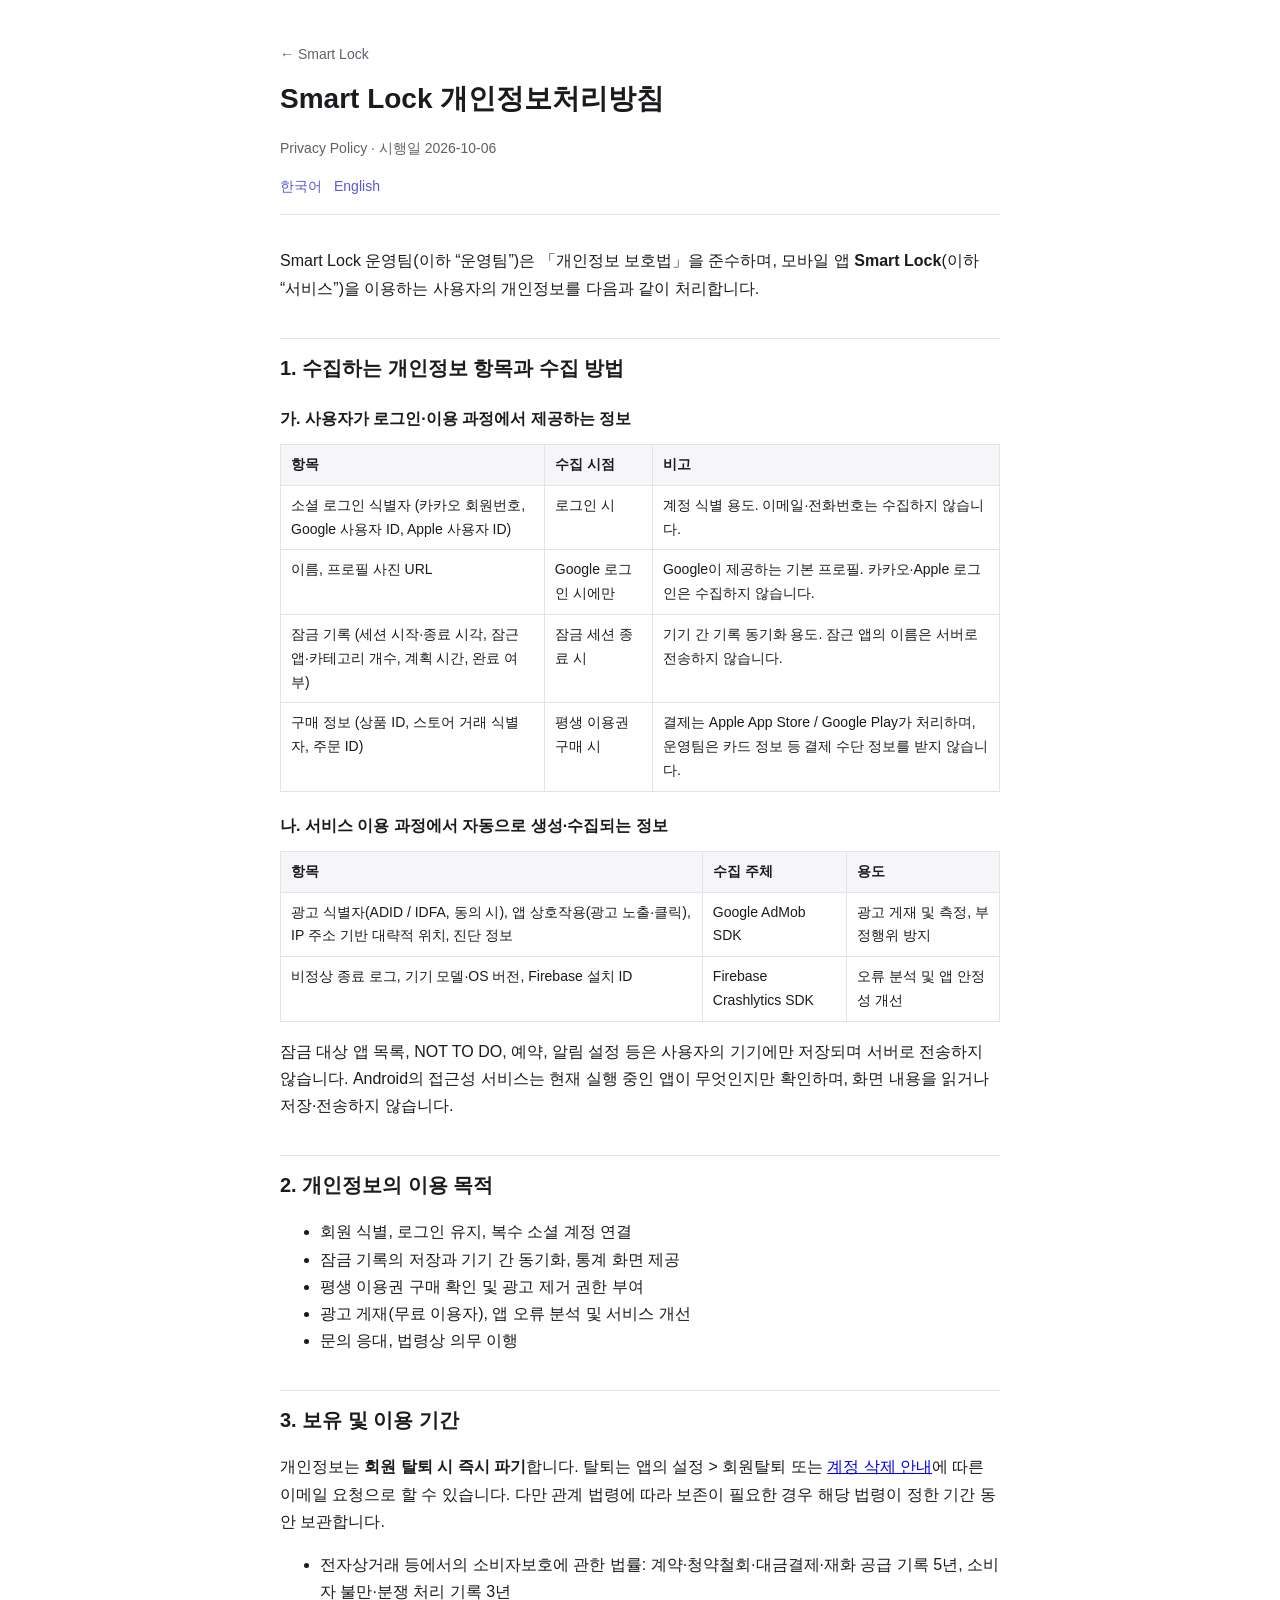
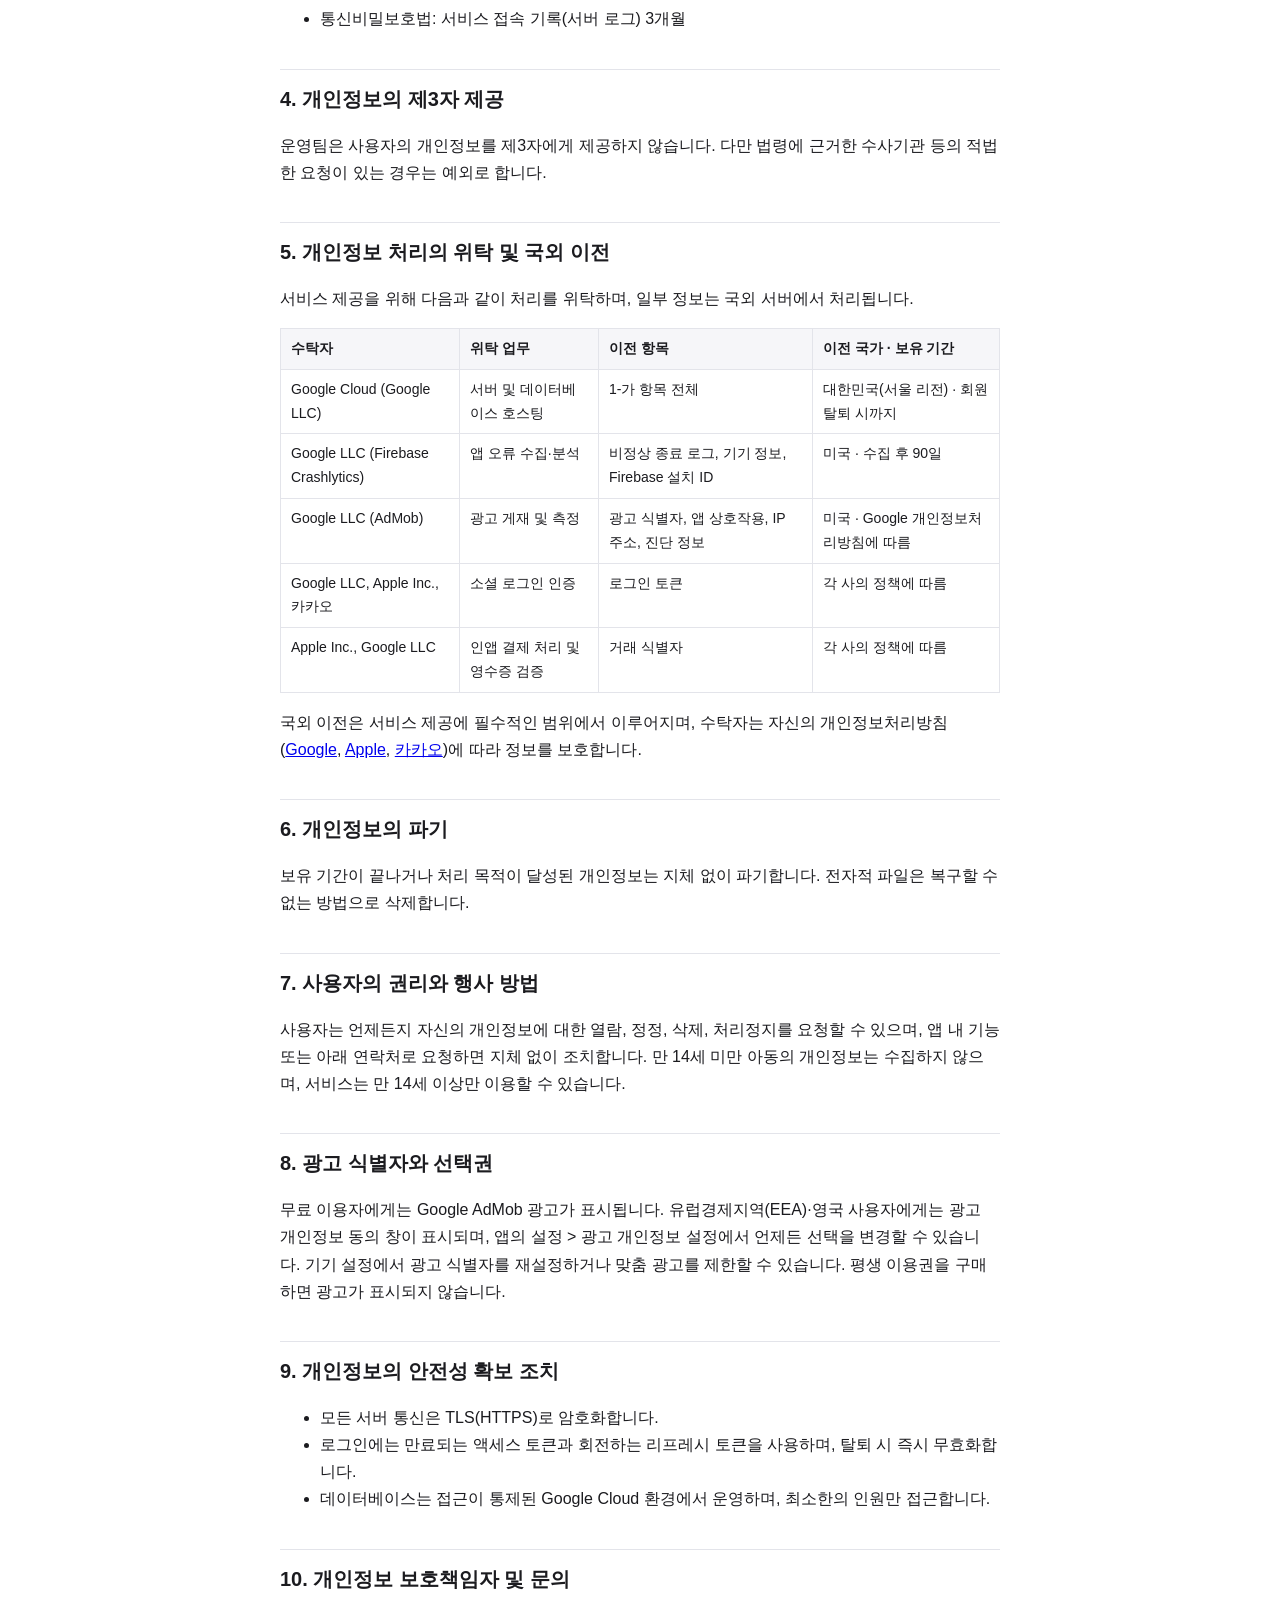
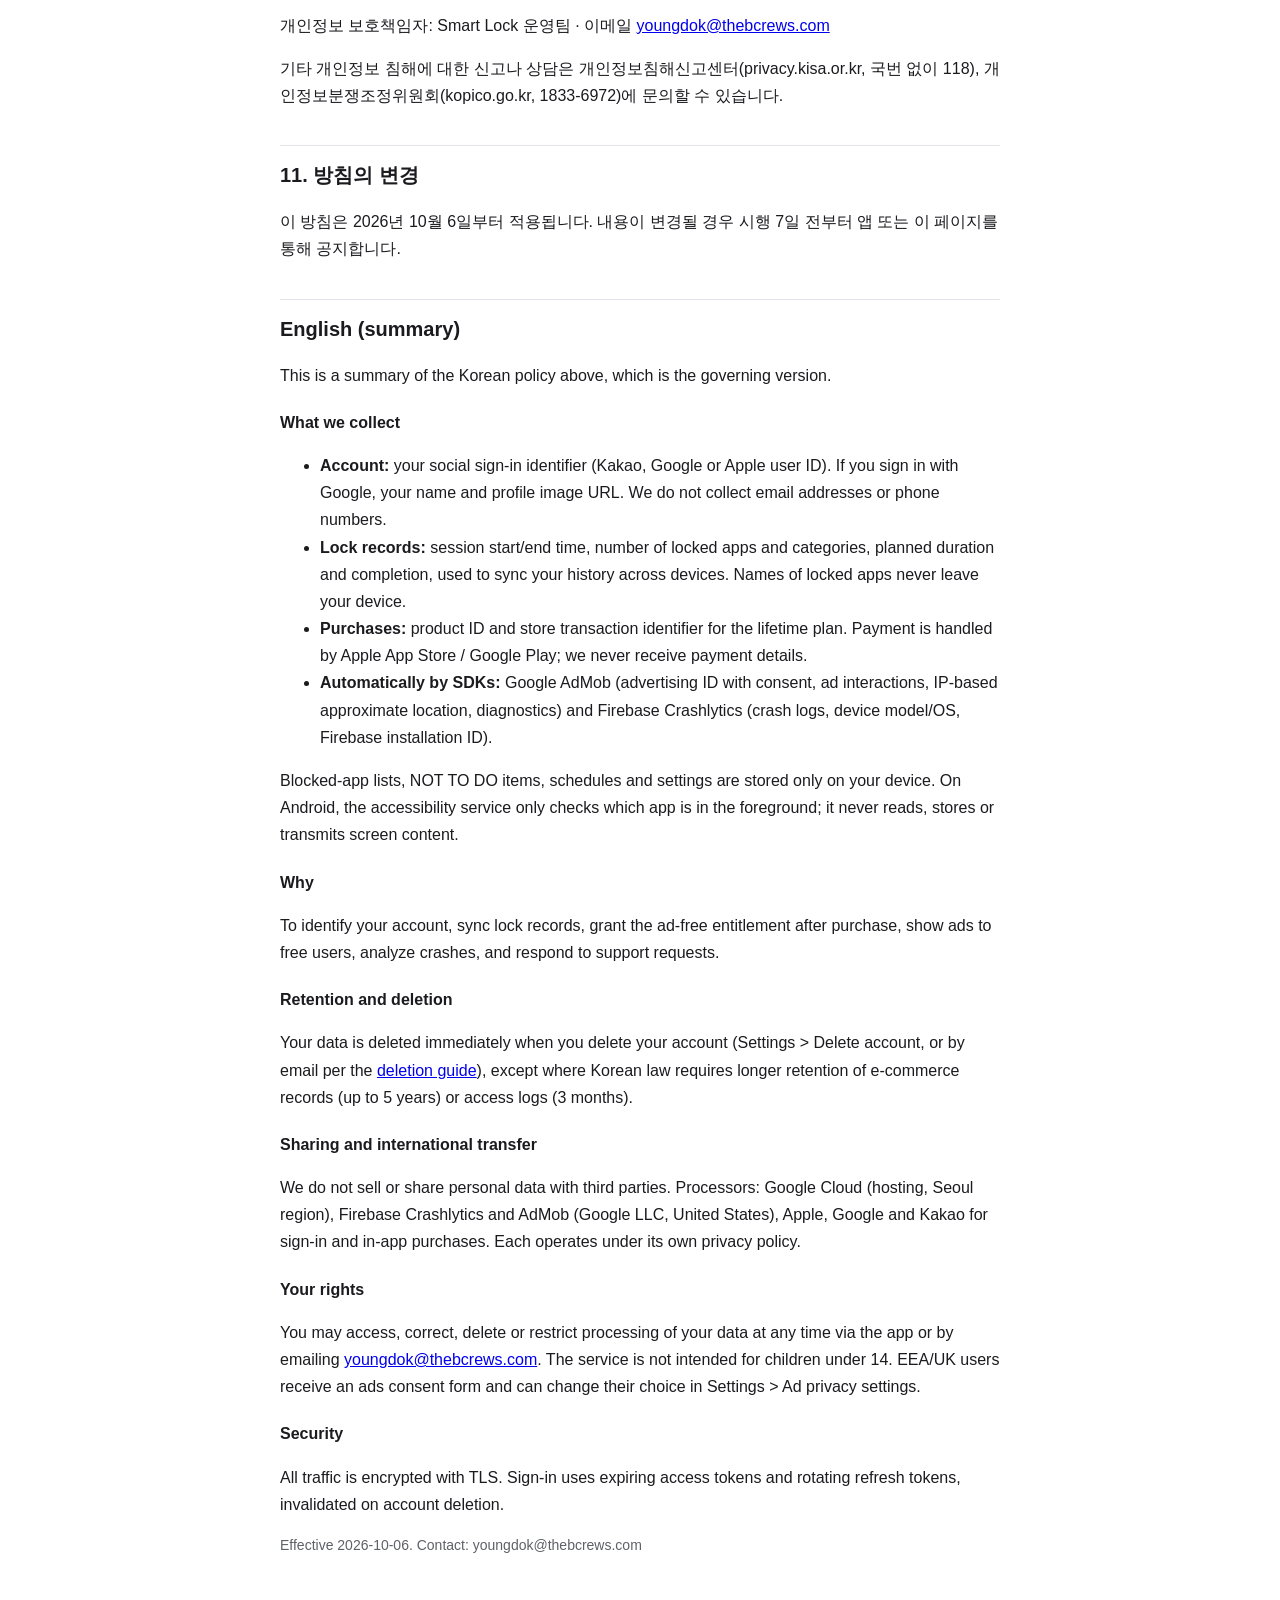
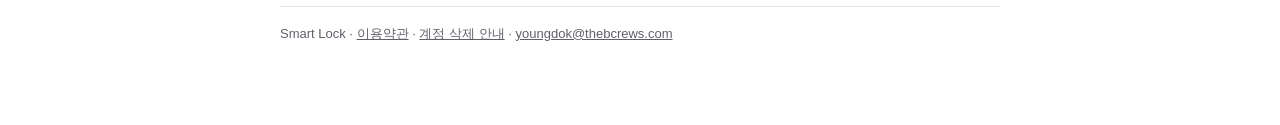
==== privacy.html @ d3bb331b "Smart Lock legal pages: privacy policy, terms, account deletion Co-Authored-By: Claude Fable 5.1 <no" ====
<!doctype html>
<html lang="ko">
<head>
<meta charset="utf-8">
<meta name="viewport" content="width=device-width,initial-scale=1">
<title>Smart Lock – 개인정보처리방침</title>
<link rel="stylesheet" href="style.css">
</head>
<body>
<main>
<header>
<a href="./">← Smart Lock</a>
<h1>Smart Lock 개인정보처리방침</h1>
<p class="meta">Privacy Policy · 시행일 2026-10-06</p>
<div class="lang"><a href="#ko">한국어</a><a href="#en">English</a></div>
</header>

<section id="ko">
<p>Smart Lock 운영팀(이하 “운영팀”)은 「개인정보 보호법」을 준수하며, 모바일 앱 <strong>Smart Lock</strong>(이하 “서비스”)을 이용하는 사용자의 개인정보를 다음과 같이 처리합니다.</p>

<h2>1. 수집하는 개인정보 항목과 수집 방법</h2>
<h3>가. 사용자가 로그인·이용 과정에서 제공하는 정보</h3>
<table>
<tr><th>항목</th><th>수집 시점</th><th>비고</th></tr>
<tr><td>소셜 로그인 식별자 (카카오 회원번호, Google 사용자 ID, Apple 사용자 ID)</td><td>로그인 시</td><td>계정 식별 용도. 이메일·전화번호는 수집하지 않습니다.</td></tr>
<tr><td>이름, 프로필 사진 URL</td><td>Google 로그인 시에만</td><td>Google이 제공하는 기본 프로필. 카카오·Apple 로그인은 수집하지 않습니다.</td></tr>
<tr><td>잠금 기록 (세션 시작·종료 시각, 잠근 앱·카테고리 개수, 계획 시간, 완료 여부)</td><td>잠금 세션 종료 시</td><td>기기 간 기록 동기화 용도. 잠근 앱의 이름은 서버로 전송하지 않습니다.</td></tr>
<tr><td>구매 정보 (상품 ID, 스토어 거래 식별자, 주문 ID)</td><td>평생 이용권 구매 시</td><td>결제는 Apple App Store / Google Play가 처리하며, 운영팀은 카드 정보 등 결제 수단 정보를 받지 않습니다.</td></tr>
</table>
<h3>나. 서비스 이용 과정에서 자동으로 생성·수집되는 정보</h3>
<table>
<tr><th>항목</th><th>수집 주체</th><th>용도</th></tr>
<tr><td>광고 식별자(ADID / IDFA, 동의 시), 앱 상호작용(광고 노출·클릭), IP 주소 기반 대략적 위치, 진단 정보</td><td>Google AdMob SDK</td><td>광고 게재 및 측정, 부정행위 방지</td></tr>
<tr><td>비정상 종료 로그, 기기 모델·OS 버전, Firebase 설치 ID</td><td>Firebase Crashlytics SDK</td><td>오류 분석 및 앱 안정성 개선</td></tr>
</table>
<p>잠금 대상 앱 목록, NOT TO DO, 예약, 알림 설정 등은 사용자의 기기에만 저장되며 서버로 전송하지 않습니다. Android의 접근성 서비스는 현재 실행 중인 앱이 무엇인지만 확인하며, 화면 내용을 읽거나 저장·전송하지 않습니다.</p>

<h2>2. 개인정보의 이용 목적</h2>
<ul>
<li>회원 식별, 로그인 유지, 복수 소셜 계정 연결</li>
<li>잠금 기록의 저장과 기기 간 동기화, 통계 화면 제공</li>
<li>평생 이용권 구매 확인 및 광고 제거 권한 부여</li>
<li>광고 게재(무료 이용자), 앱 오류 분석 및 서비스 개선</li>
<li>문의 응대, 법령상 의무 이행</li>
</ul>

<h2>3. 보유 및 이용 기간</h2>
<p>개인정보는 <strong>회원 탈퇴 시 즉시 파기</strong>합니다. 탈퇴는 앱의 설정 &gt; 회원탈퇴 또는 <a href="account-deletion.html">계정 삭제 안내</a>에 따른 이메일 요청으로 할 수 있습니다. 다만 관계 법령에 따라 보존이 필요한 경우 해당 법령이 정한 기간 동안 보관합니다.</p>
<ul>
<li>전자상거래 등에서의 소비자보호에 관한 법률: 계약·청약철회·대금결제·재화 공급 기록 5년, 소비자 불만·분쟁 처리 기록 3년</li>
<li>통신비밀보호법: 서비스 접속 기록(서버 로그) 3개월</li>
</ul>

<h2>4. 개인정보의 제3자 제공</h2>
<p>운영팀은 사용자의 개인정보를 제3자에게 제공하지 않습니다. 다만 법령에 근거한 수사기관 등의 적법한 요청이 있는 경우는 예외로 합니다.</p>

<h2>5. 개인정보 처리의 위탁 및 국외 이전</h2>
<p>서비스 제공을 위해 다음과 같이 처리를 위탁하며, 일부 정보는 국외 서버에서 처리됩니다.</p>
<table>
<tr><th>수탁자</th><th>위탁 업무</th><th>이전 항목</th><th>이전 국가 · 보유 기간</th></tr>
<tr><td>Google Cloud (Google LLC)</td><td>서버 및 데이터베이스 호스팅</td><td>1-가 항목 전체</td><td>대한민국(서울 리전) · 회원 탈퇴 시까지</td></tr>
<tr><td>Google LLC (Firebase Crashlytics)</td><td>앱 오류 수집·분석</td><td>비정상 종료 로그, 기기 정보, Firebase 설치 ID</td><td>미국 · 수집 후 90일</td></tr>
<tr><td>Google LLC (AdMob)</td><td>광고 게재 및 측정</td><td>광고 식별자, 앱 상호작용, IP 주소, 진단 정보</td><td>미국 · Google 개인정보처리방침에 따름</td></tr>
<tr><td>Google LLC, Apple Inc., 카카오</td><td>소셜 로그인 인증</td><td>로그인 토큰</td><td>각 사의 정책에 따름</td></tr>
<tr><td>Apple Inc., Google LLC</td><td>인앱 결제 처리 및 영수증 검증</td><td>거래 식별자</td><td>각 사의 정책에 따름</td></tr>
</table>
<p>국외 이전은 서비스 제공에 필수적인 범위에서 이루어지며, 수탁자는 자신의 개인정보처리방침(<a href="https://policies.google.com/privacy">Google</a>, <a href="https://www.apple.com/legal/privacy/">Apple</a>, <a href="https://www.kakao.com/policy/privacy">카카오</a>)에 따라 정보를 보호합니다.</p>

<h2>6. 개인정보의 파기</h2>
<p>보유 기간이 끝나거나 처리 목적이 달성된 개인정보는 지체 없이 파기합니다. 전자적 파일은 복구할 수 없는 방법으로 삭제합니다.</p>

<h2>7. 사용자의 권리와 행사 방법</h2>
<p>사용자는 언제든지 자신의 개인정보에 대한 열람, 정정, 삭제, 처리정지를 요청할 수 있으며, 앱 내 기능 또는 아래 연락처로 요청하면 지체 없이 조치합니다. 만 14세 미만 아동의 개인정보는 수집하지 않으며, 서비스는 만 14세 이상만 이용할 수 있습니다.</p>

<h2>8. 광고 식별자와 선택권</h2>
<p>무료 이용자에게는 Google AdMob 광고가 표시됩니다. 유럽경제지역(EEA)·영국 사용자에게는 광고 개인정보 동의 창이 표시되며, 앱의 설정 &gt; 광고 개인정보 설정에서 언제든 선택을 변경할 수 있습니다. 기기 설정에서 광고 식별자를 재설정하거나 맞춤 광고를 제한할 수 있습니다. 평생 이용권을 구매하면 광고가 표시되지 않습니다.</p>

<h2>9. 개인정보의 안전성 확보 조치</h2>
<ul>
<li>모든 서버 통신은 TLS(HTTPS)로 암호화합니다.</li>
<li>로그인에는 만료되는 액세스 토큰과 회전하는 리프레시 토큰을 사용하며, 탈퇴 시 즉시 무효화합니다.</li>
<li>데이터베이스는 접근이 통제된 Google Cloud 환경에서 운영하며, 최소한의 인원만 접근합니다.</li>
</ul>

<h2>10. 개인정보 보호책임자 및 문의</h2>
<p>개인정보 보호책임자: Smart Lock 운영팀 · 이메일 <a href="mailto:youngdok@thebcrews.com">youngdok@thebcrews.com</a></p>
<p>기타 개인정보 침해에 대한 신고나 상담은 개인정보침해신고센터(privacy.kisa.or.kr, 국번 없이 118), 개인정보분쟁조정위원회(kopico.go.kr, 1833-6972)에 문의할 수 있습니다.</p>

<h2>11. 방침의 변경</h2>
<p>이 방침은 2026년 10월 6일부터 적용됩니다. 내용이 변경될 경우 시행 7일 전부터 앱 또는 이 페이지를 통해 공지합니다.</p>
</section>

<section id="en">
<h2>English (summary)</h2>
<p>This is a summary of the Korean policy above, which is the governing version.</p>
<h3>What we collect</h3>
<ul>
<li><strong>Account:</strong> your social sign-in identifier (Kakao, Google or Apple user ID). If you sign in with Google, your name and profile image URL. We do not collect email addresses or phone numbers.</li>
<li><strong>Lock records:</strong> session start/end time, number of locked apps and categories, planned duration and completion, used to sync your history across devices. Names of locked apps never leave your device.</li>
<li><strong>Purchases:</strong> product ID and store transaction identifier for the lifetime plan. Payment is handled by Apple App Store / Google Play; we never receive payment details.</li>
<li><strong>Automatically by SDKs:</strong> Google AdMob (advertising ID with consent, ad interactions, IP-based approximate location, diagnostics) and Firebase Crashlytics (crash logs, device model/OS, Firebase installation ID).</li>
</ul>
<p>Blocked-app lists, NOT TO DO items, schedules and settings are stored only on your device. On Android, the accessibility service only checks which app is in the foreground; it never reads, stores or transmits screen content.</p>
<h3>Why</h3>
<p>To identify your account, sync lock records, grant the ad-free entitlement after purchase, show ads to free users, analyze crashes, and respond to support requests.</p>
<h3>Retention and deletion</h3>
<p>Your data is deleted immediately when you delete your account (Settings &gt; Delete account, or by email per the <a href="account-deletion.html">deletion guide</a>), except where Korean law requires longer retention of e-commerce records (up to 5 years) or access logs (3 months).</p>
<h3>Sharing and international transfer</h3>
<p>We do not sell or share personal data with third parties. Processors: Google Cloud (hosting, Seoul region), Firebase Crashlytics and AdMob (Google LLC, United States), Apple, Google and Kakao for sign-in and in-app purchases. Each operates under its own privacy policy.</p>
<h3>Your rights</h3>
<p>You may access, correct, delete or restrict processing of your data at any time via the app or by emailing <a href="mailto:youngdok@thebcrews.com">youngdok@thebcrews.com</a>. The service is not intended for children under 14. EEA/UK users receive an ads consent form and can change their choice in Settings &gt; Ad privacy settings.</p>
<h3>Security</h3>
<p>All traffic is encrypted with TLS. Sign-in uses expiring access tokens and rotating refresh tokens, invalidated on account deletion.</p>
<p class="meta">Effective 2026-10-06. Contact: youngdok@thebcrews.com</p>
</section>

<footer>Smart Lock · <a href="terms.html">이용약관</a> · <a href="account-deletion.html">계정 삭제 안내</a> · <a href="mailto:youngdok@thebcrews.com">youngdok@thebcrews.com</a></footer>
</main>
</body>
</html>
---- style.css ----
:root{--ink:#1b1b1f;--muted:#5f6168;--line:#e3e4ea;--bg:#fff;--accent:#5b57d6}
*{box-sizing:border-box}
body{margin:0;background:var(--bg);color:var(--ink);font:16px/1.7 -apple-system,BlinkMacSystemFont,"Apple SD Gothic Neo","Pretendard","Noto Sans KR",Roboto,sans-serif}
main{max-width:760px;margin:0 auto;padding:40px 20px 80px}
header{border-bottom:1px solid var(--line);margin-bottom:32px;padding-bottom:16px}
header a{color:var(--muted);text-decoration:none;font-size:14px}
header a:hover{color:var(--ink)}
h1{font-size:28px;margin:8px 0 4px}
h2{font-size:20px;margin:36px 0 10px;padding-top:12px;border-top:1px solid var(--line)}
h3{font-size:16px;margin:20px 0 6px}
.meta{color:var(--muted);font-size:14px}
table{border-collapse:collapse;width:100%;font-size:14px;margin:12px 0}
th,td{border:1px solid var(--line);padding:8px 10px;text-align:left;vertical-align:top}
th{background:#f6f6f9}
.box{background:#f6f6f9;border-radius:12px;padding:16px 20px;margin:16px 0}
.box ol{margin:8px 0 0 18px;padding:0}
.lang{display:flex;gap:12px;font-size:14px;margin-top:8px}
.lang a{color:var(--accent)}
footer{color:var(--muted);font-size:13px;margin-top:48px;border-top:1px solid var(--line);padding-top:16px}
footer a{color:var(--muted)}
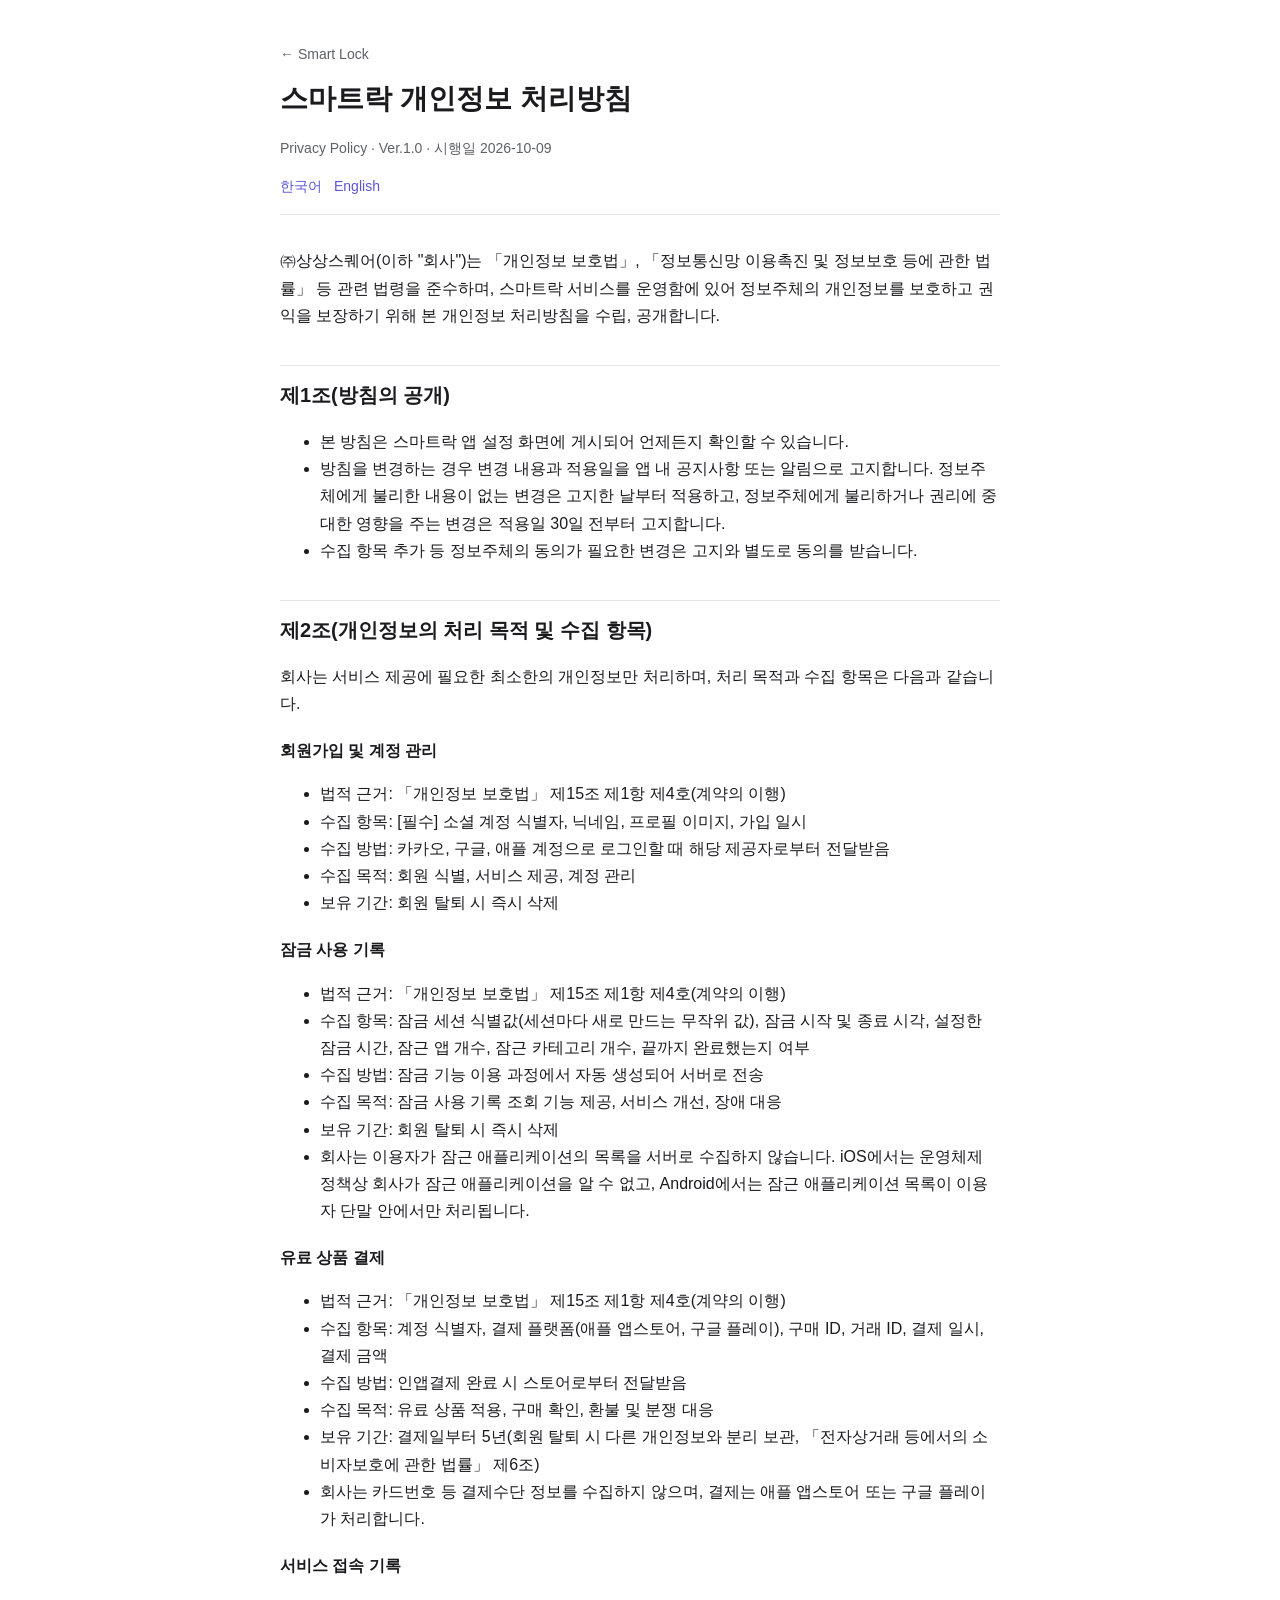
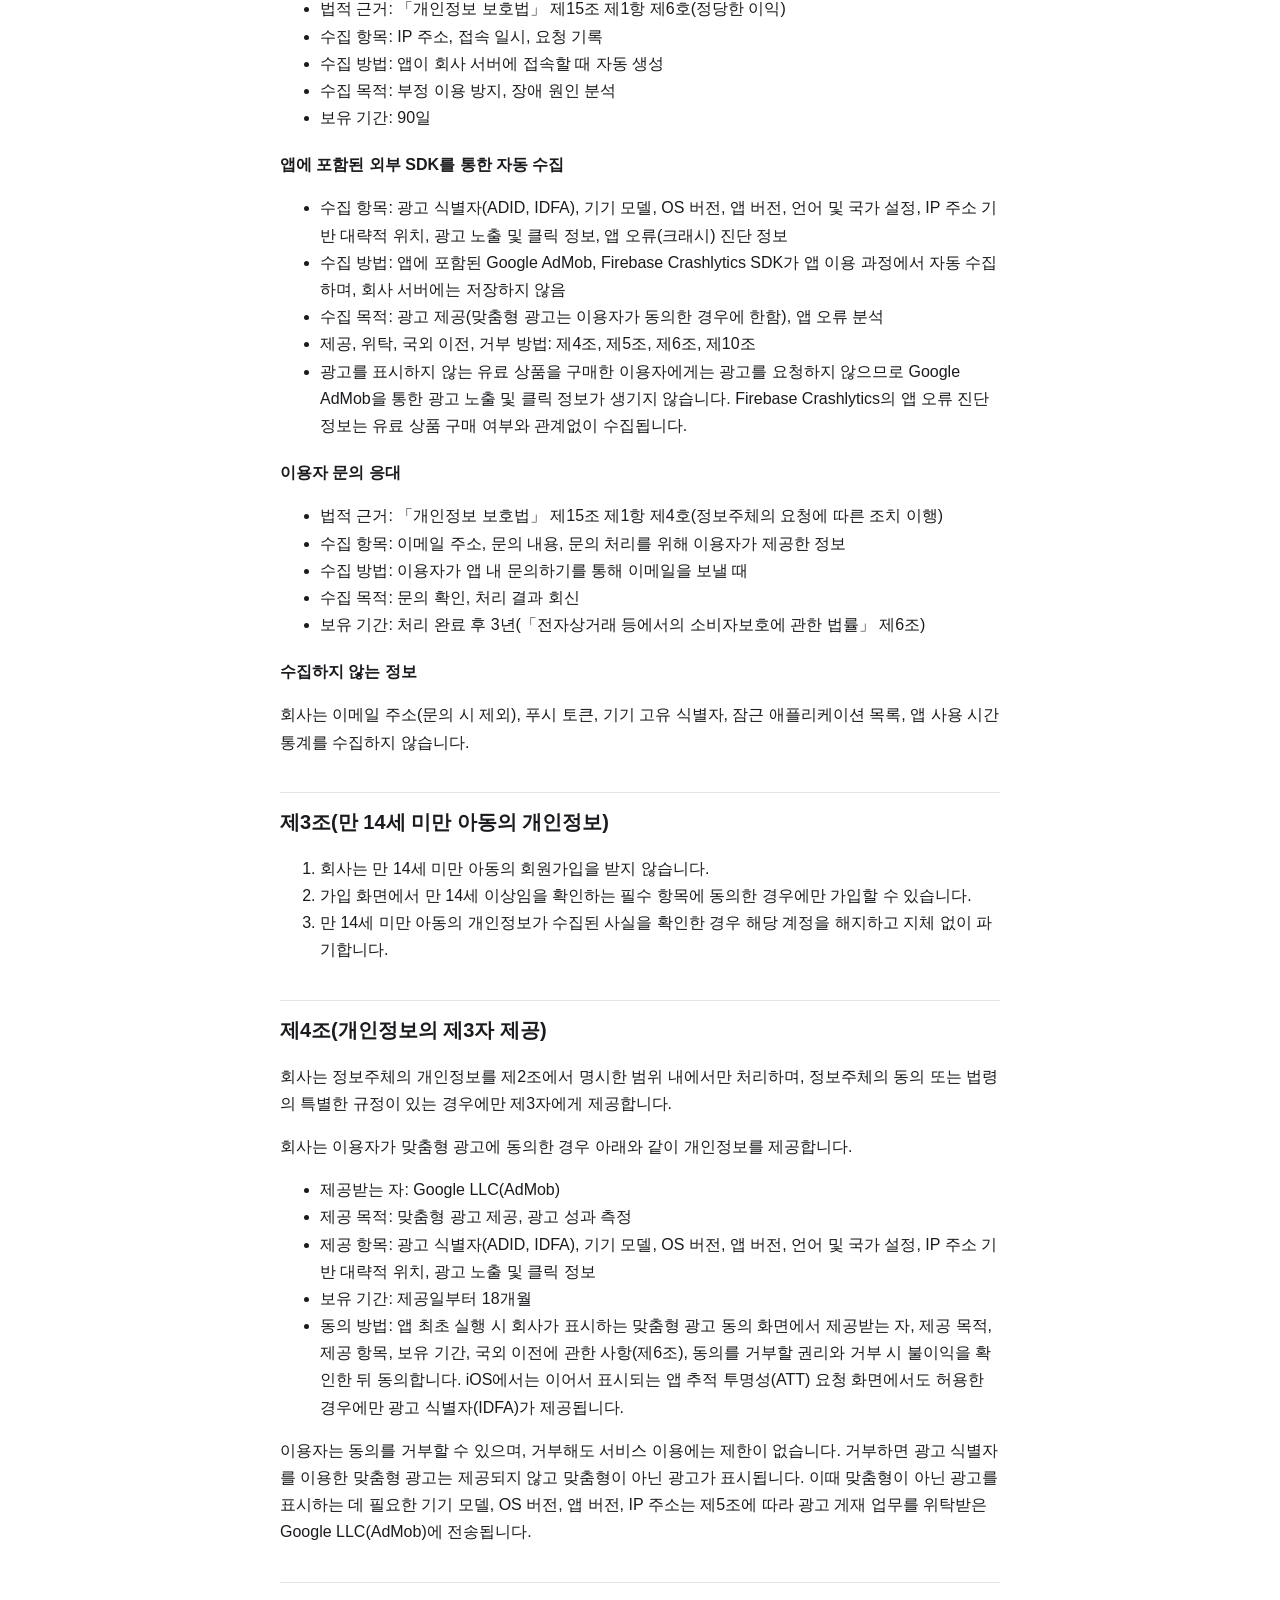
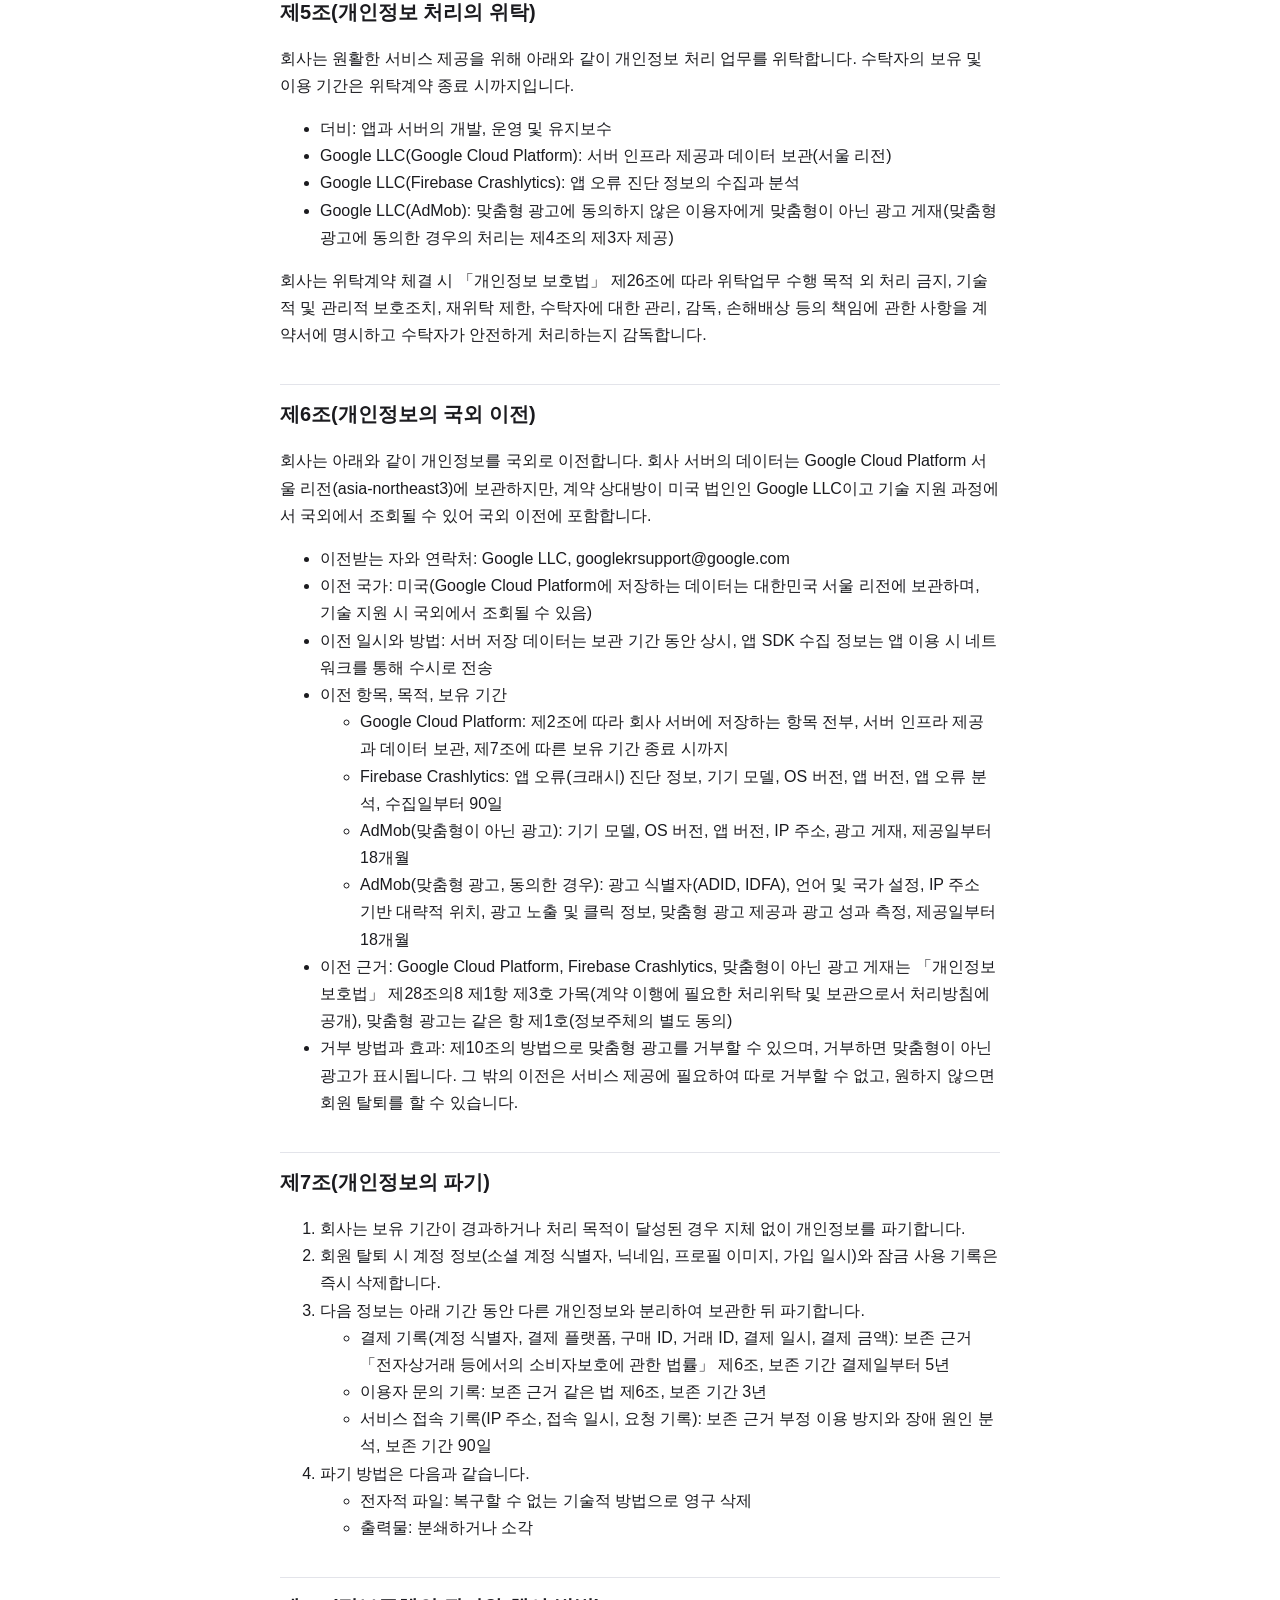
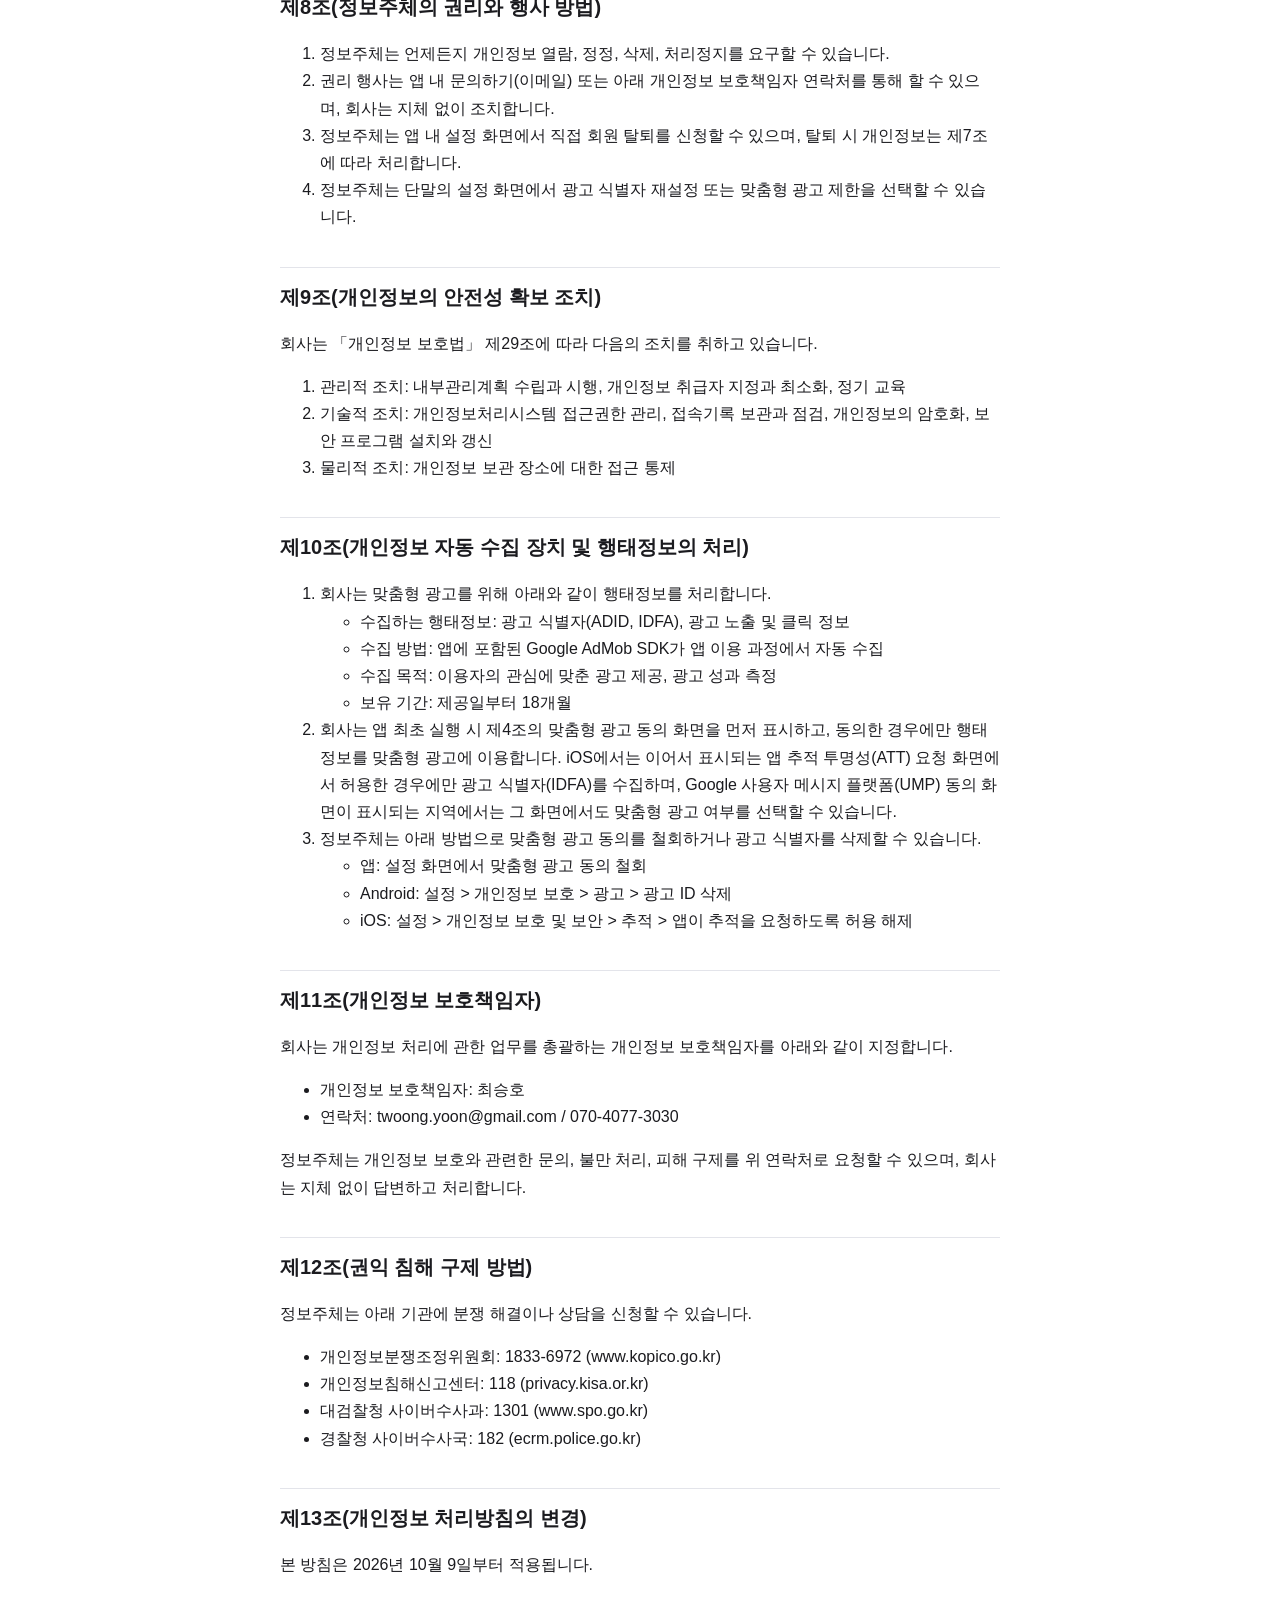
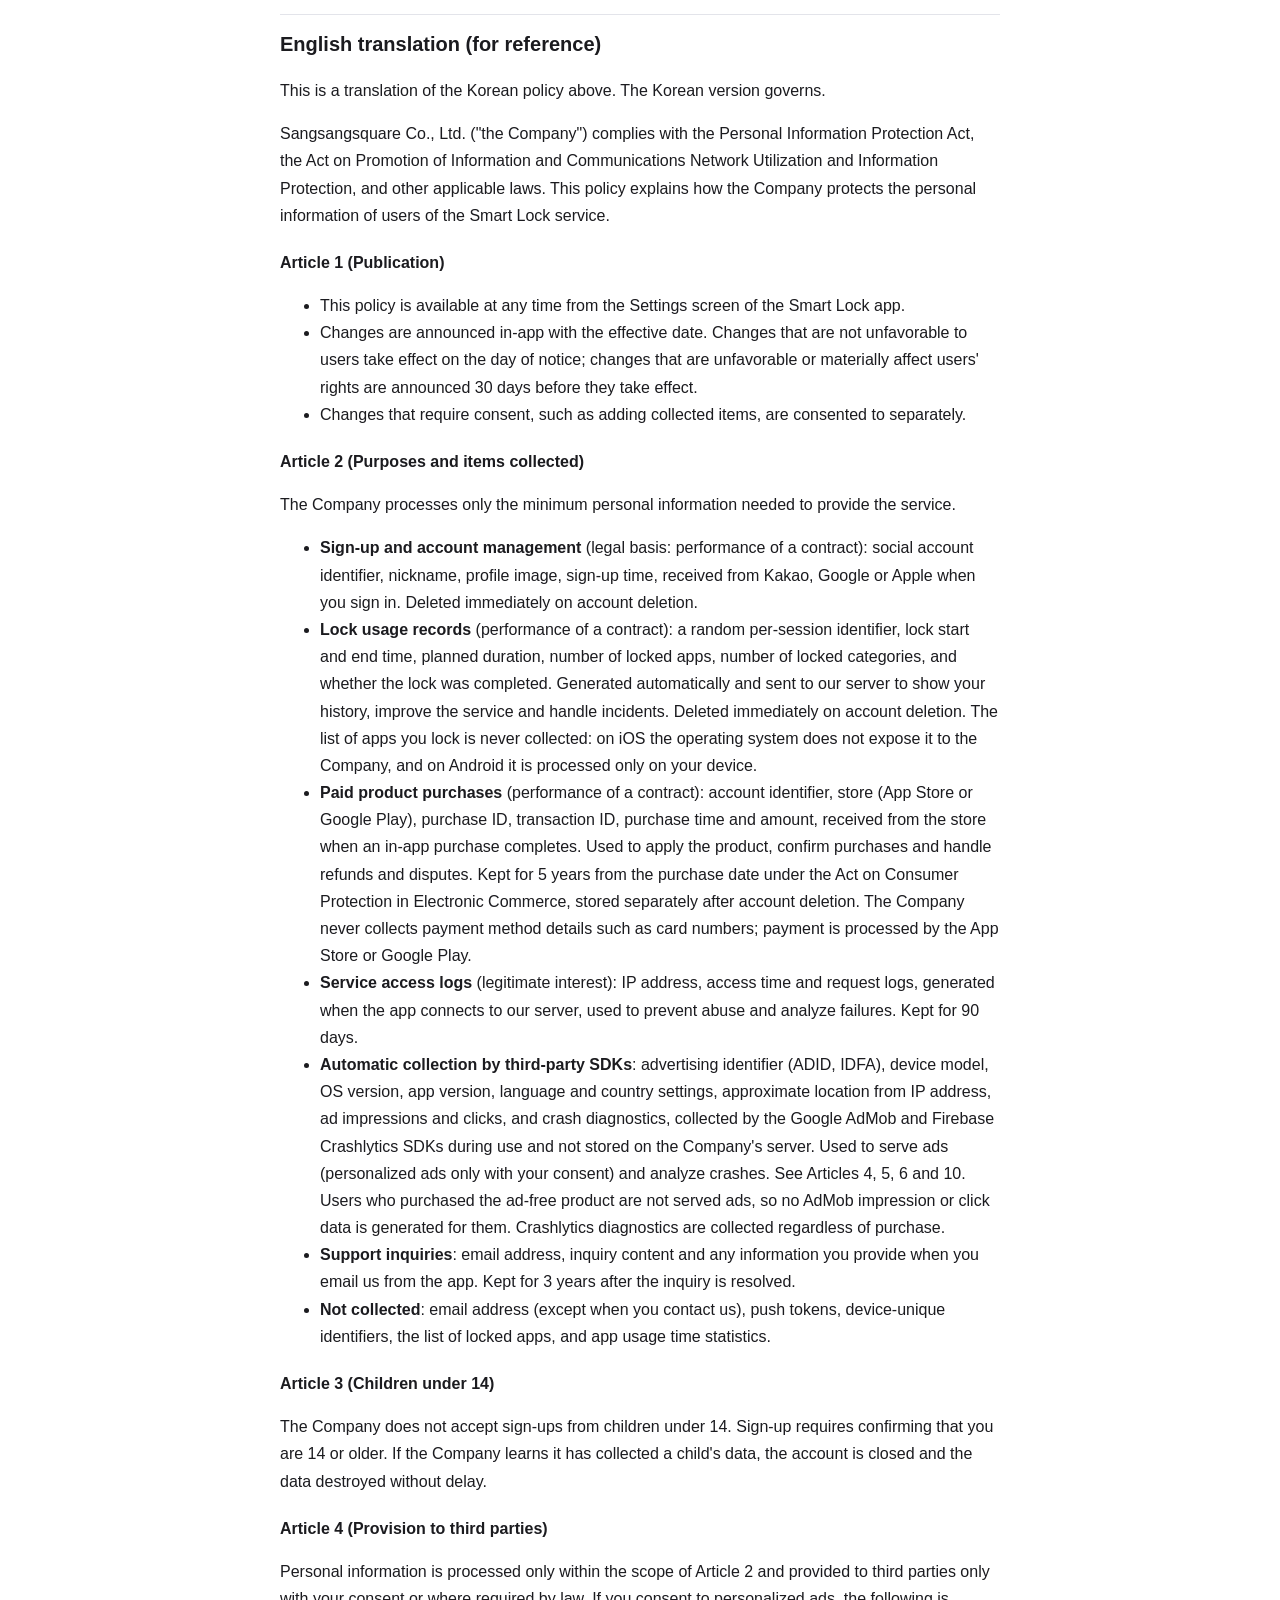
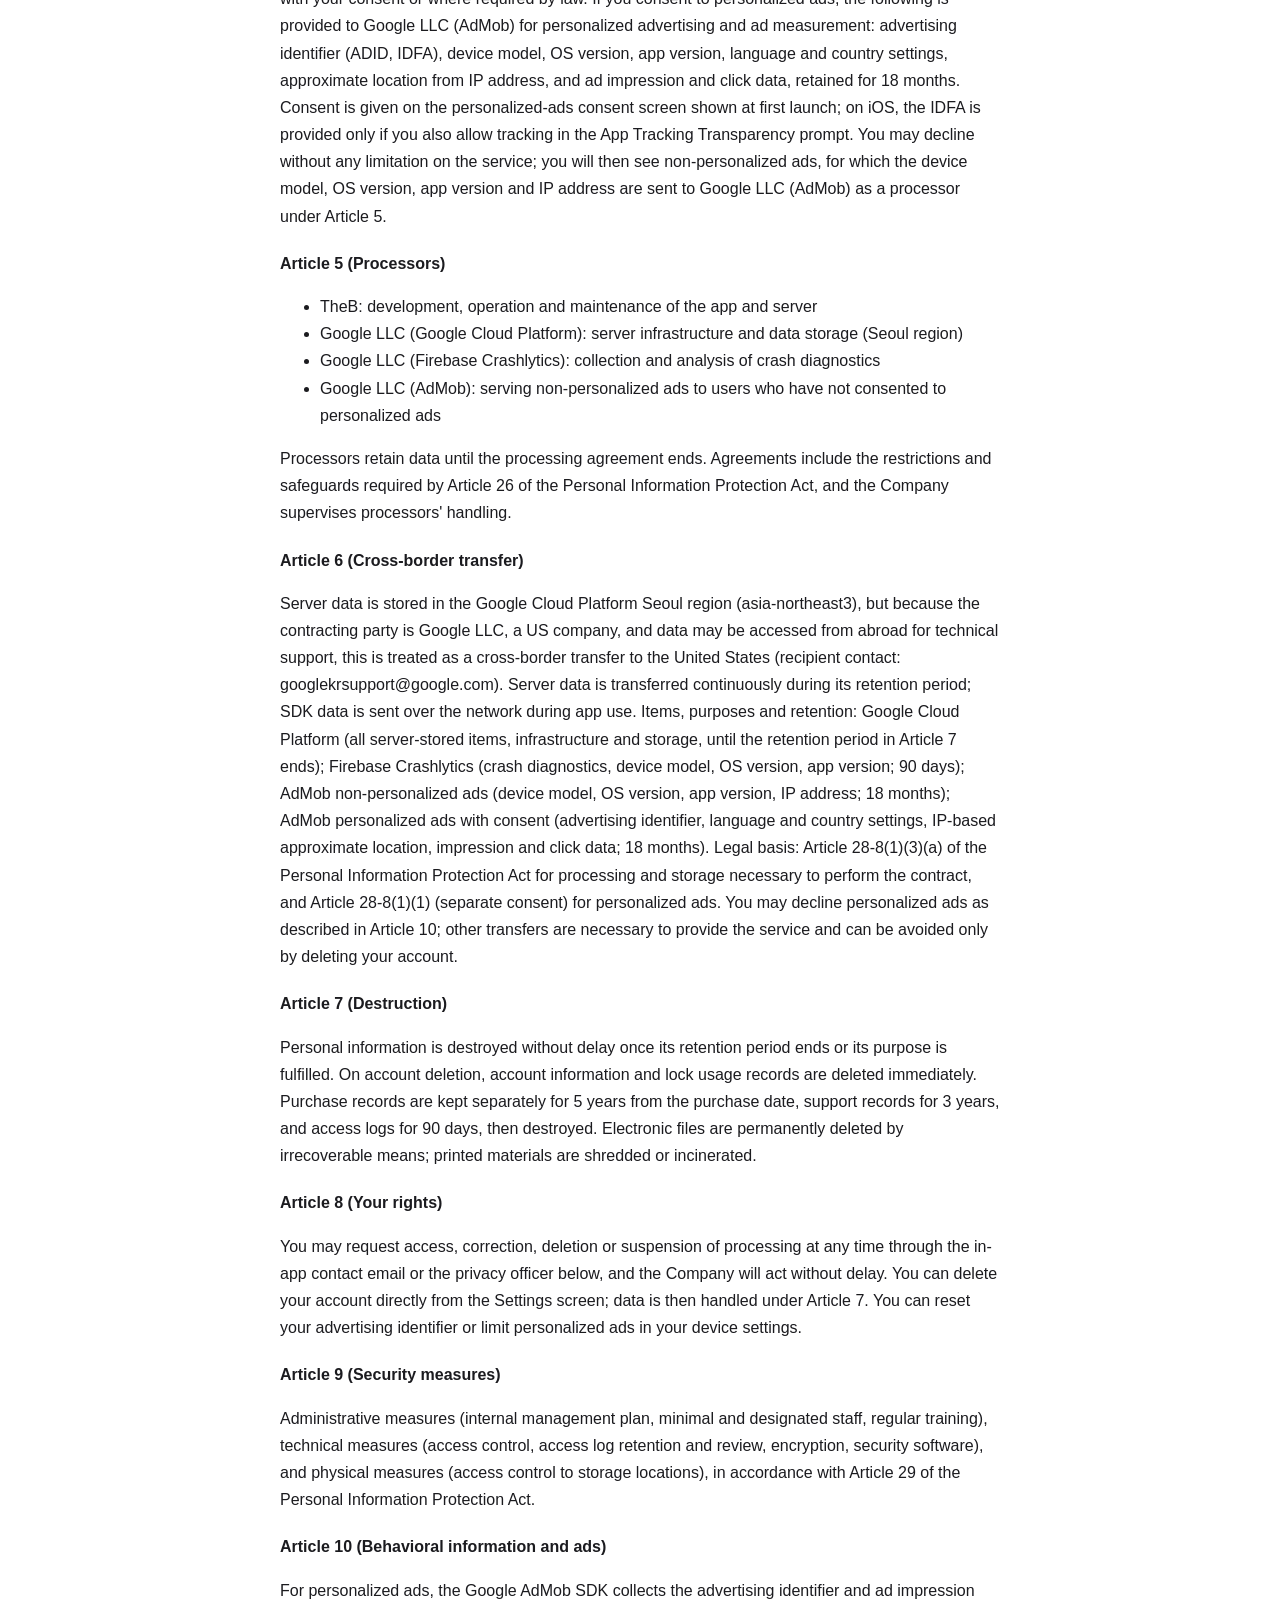
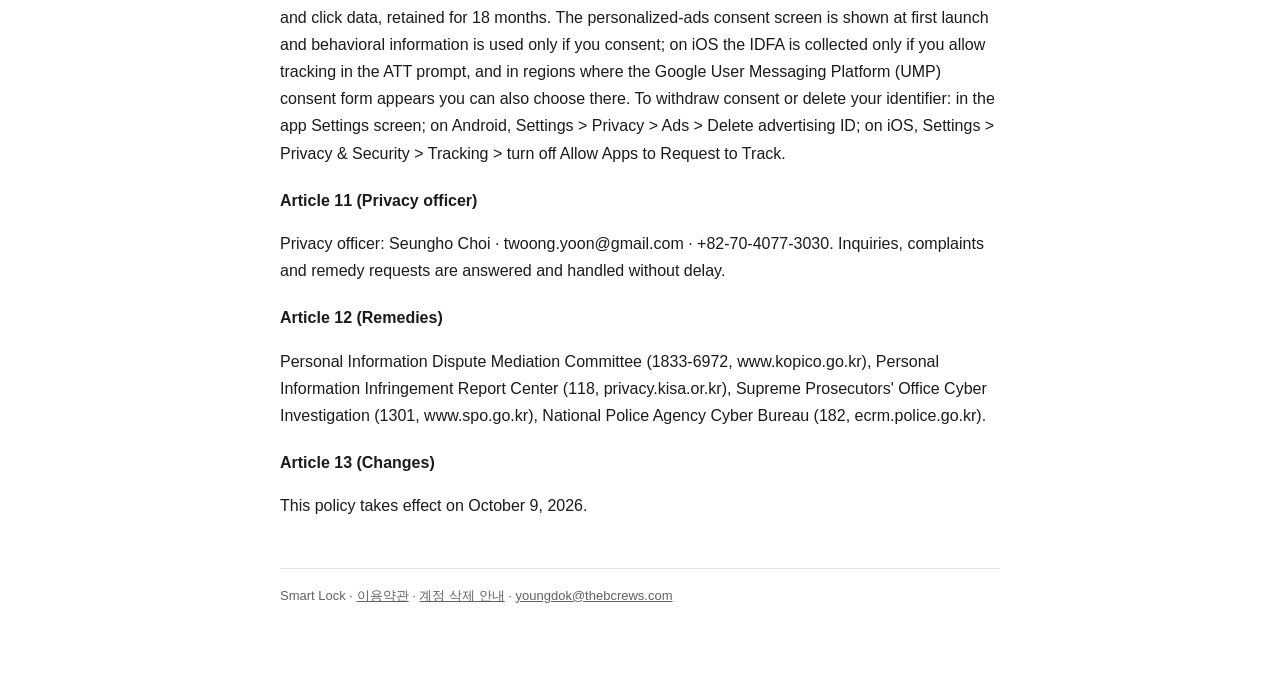
==== commit a525d59e: "Replace privacy policy with the official Sangsangsquare policy (Ver.1.0) Notion 원문(㈜상상스퀘어 스마트락 개인정보 " ====
--- a/privacy.html
+++ b/privacy.html
@@ -3,115 +3,276 @@
 <head>
 <meta charset="utf-8">
 <meta name="viewport" content="width=device-width,initial-scale=1">
-<title>Smart Lock – 개인정보처리방침</title>
+<title>Smart Lock – 개인정보 처리방침</title>
 <link rel="stylesheet" href="style.css">
 </head>
 <body>
 <main>
 <header>
 <a href="./">← Smart Lock</a>
-<h1>Smart Lock 개인정보처리방침</h1>
-<p class="meta">Privacy Policy · 시행일 2026-10-06</p>
+<h1>스마트락 개인정보 처리방침</h1>
+<p class="meta">Privacy Policy · Ver.1.0 · 시행일 2026-10-09</p>
 <div class="lang"><a href="#ko">한국어</a><a href="#en">English</a></div>
 </header>
 
 <section id="ko">
-<p>Smart Lock 운영팀(이하 “운영팀”)은 「개인정보 보호법」을 준수하며, 모바일 앱 <strong>Smart Lock</strong>(이하 “서비스”)을 이용하는 사용자의 개인정보를 다음과 같이 처리합니다.</p>
-
-<h2>1. 수집하는 개인정보 항목과 수집 방법</h2>
-<h3>가. 사용자가 로그인·이용 과정에서 제공하는 정보</h3>
-<table>
-<tr><th>항목</th><th>수집 시점</th><th>비고</th></tr>
-<tr><td>소셜 로그인 식별자 (카카오 회원번호, Google 사용자 ID, Apple 사용자 ID)</td><td>로그인 시</td><td>계정 식별 용도. 이메일·전화번호는 수집하지 않습니다.</td></tr>
-<tr><td>이름, 프로필 사진 URL</td><td>Google 로그인 시에만</td><td>Google이 제공하는 기본 프로필. 카카오·Apple 로그인은 수집하지 않습니다.</td></tr>
-<tr><td>잠금 기록 (세션 시작·종료 시각, 잠근 앱·카테고리 개수, 계획 시간, 완료 여부)</td><td>잠금 세션 종료 시</td><td>기기 간 기록 동기화 용도. 잠근 앱의 이름은 서버로 전송하지 않습니다.</td></tr>
-<tr><td>구매 정보 (상품 ID, 스토어 거래 식별자, 주문 ID)</td><td>평생 이용권 구매 시</td><td>결제는 Apple App Store / Google Play가 처리하며, 운영팀은 카드 정보 등 결제 수단 정보를 받지 않습니다.</td></tr>
-</table>
-<h3>나. 서비스 이용 과정에서 자동으로 생성·수집되는 정보</h3>
-<table>
-<tr><th>항목</th><th>수집 주체</th><th>용도</th></tr>
-<tr><td>광고 식별자(ADID / IDFA, 동의 시), 앱 상호작용(광고 노출·클릭), IP 주소 기반 대략적 위치, 진단 정보</td><td>Google AdMob SDK</td><td>광고 게재 및 측정, 부정행위 방지</td></tr>
-<tr><td>비정상 종료 로그, 기기 모델·OS 버전, Firebase 설치 ID</td><td>Firebase Crashlytics SDK</td><td>오류 분석 및 앱 안정성 개선</td></tr>
-</table>
-<p>잠금 대상 앱 목록, NOT TO DO, 예약, 알림 설정 등은 사용자의 기기에만 저장되며 서버로 전송하지 않습니다. Android의 접근성 서비스는 현재 실행 중인 앱이 무엇인지만 확인하며, 화면 내용을 읽거나 저장·전송하지 않습니다.</p>
-
-<h2>2. 개인정보의 이용 목적</h2>
-<ul>
-<li>회원 식별, 로그인 유지, 복수 소셜 계정 연결</li>
-<li>잠금 기록의 저장과 기기 간 동기화, 통계 화면 제공</li>
-<li>평생 이용권 구매 확인 및 광고 제거 권한 부여</li>
-<li>광고 게재(무료 이용자), 앱 오류 분석 및 서비스 개선</li>
-<li>문의 응대, 법령상 의무 이행</li>
-</ul>
-
-<h2>3. 보유 및 이용 기간</h2>
-<p>개인정보는 <strong>회원 탈퇴 시 즉시 파기</strong>합니다. 탈퇴는 앱의 설정 &gt; 회원탈퇴 또는 <a href="account-deletion.html">계정 삭제 안내</a>에 따른 이메일 요청으로 할 수 있습니다. 다만 관계 법령에 따라 보존이 필요한 경우 해당 법령이 정한 기간 동안 보관합니다.</p>
-<ul>
-<li>전자상거래 등에서의 소비자보호에 관한 법률: 계약·청약철회·대금결제·재화 공급 기록 5년, 소비자 불만·분쟁 처리 기록 3년</li>
-<li>통신비밀보호법: 서비스 접속 기록(서버 로그) 3개월</li>
-</ul>
-
-<h2>4. 개인정보의 제3자 제공</h2>
-<p>운영팀은 사용자의 개인정보를 제3자에게 제공하지 않습니다. 다만 법령에 근거한 수사기관 등의 적법한 요청이 있는 경우는 예외로 합니다.</p>
-
-<h2>5. 개인정보 처리의 위탁 및 국외 이전</h2>
-<p>서비스 제공을 위해 다음과 같이 처리를 위탁하며, 일부 정보는 국외 서버에서 처리됩니다.</p>
-<table>
-<tr><th>수탁자</th><th>위탁 업무</th><th>이전 항목</th><th>이전 국가 · 보유 기간</th></tr>
-<tr><td>Google Cloud (Google LLC)</td><td>서버 및 데이터베이스 호스팅</td><td>1-가 항목 전체</td><td>대한민국(서울 리전) · 회원 탈퇴 시까지</td></tr>
-<tr><td>Google LLC (Firebase Crashlytics)</td><td>앱 오류 수집·분석</td><td>비정상 종료 로그, 기기 정보, Firebase 설치 ID</td><td>미국 · 수집 후 90일</td></tr>
-<tr><td>Google LLC (AdMob)</td><td>광고 게재 및 측정</td><td>광고 식별자, 앱 상호작용, IP 주소, 진단 정보</td><td>미국 · Google 개인정보처리방침에 따름</td></tr>
-<tr><td>Google LLC, Apple Inc., 카카오</td><td>소셜 로그인 인증</td><td>로그인 토큰</td><td>각 사의 정책에 따름</td></tr>
-<tr><td>Apple Inc., Google LLC</td><td>인앱 결제 처리 및 영수증 검증</td><td>거래 식별자</td><td>각 사의 정책에 따름</td></tr>
-</table>
-<p>국외 이전은 서비스 제공에 필수적인 범위에서 이루어지며, 수탁자는 자신의 개인정보처리방침(<a href="https://policies.google.com/privacy">Google</a>, <a href="https://www.apple.com/legal/privacy/">Apple</a>, <a href="https://www.kakao.com/policy/privacy">카카오</a>)에 따라 정보를 보호합니다.</p>
-
-<h2>6. 개인정보의 파기</h2>
-<p>보유 기간이 끝나거나 처리 목적이 달성된 개인정보는 지체 없이 파기합니다. 전자적 파일은 복구할 수 없는 방법으로 삭제합니다.</p>
-
-<h2>7. 사용자의 권리와 행사 방법</h2>
-<p>사용자는 언제든지 자신의 개인정보에 대한 열람, 정정, 삭제, 처리정지를 요청할 수 있으며, 앱 내 기능 또는 아래 연락처로 요청하면 지체 없이 조치합니다. 만 14세 미만 아동의 개인정보는 수집하지 않으며, 서비스는 만 14세 이상만 이용할 수 있습니다.</p>
-
-<h2>8. 광고 식별자와 선택권</h2>
-<p>무료 이용자에게는 Google AdMob 광고가 표시됩니다. 유럽경제지역(EEA)·영국 사용자에게는 광고 개인정보 동의 창이 표시되며, 앱의 설정 &gt; 광고 개인정보 설정에서 언제든 선택을 변경할 수 있습니다. 기기 설정에서 광고 식별자를 재설정하거나 맞춤 광고를 제한할 수 있습니다. 평생 이용권을 구매하면 광고가 표시되지 않습니다.</p>
-
-<h2>9. 개인정보의 안전성 확보 조치</h2>
-<ul>
-<li>모든 서버 통신은 TLS(HTTPS)로 암호화합니다.</li>
-<li>로그인에는 만료되는 액세스 토큰과 회전하는 리프레시 토큰을 사용하며, 탈퇴 시 즉시 무효화합니다.</li>
-<li>데이터베이스는 접근이 통제된 Google Cloud 환경에서 운영하며, 최소한의 인원만 접근합니다.</li>
-</ul>
-
-<h2>10. 개인정보 보호책임자 및 문의</h2>
-<p>개인정보 보호책임자: Smart Lock 운영팀 · 이메일 <a href="mailto:youngdok@thebcrews.com">youngdok@thebcrews.com</a></p>
-<p>기타 개인정보 침해에 대한 신고나 상담은 개인정보침해신고센터(privacy.kisa.or.kr, 국번 없이 118), 개인정보분쟁조정위원회(kopico.go.kr, 1833-6972)에 문의할 수 있습니다.</p>
-
-<h2>11. 방침의 변경</h2>
-<p>이 방침은 2026년 10월 6일부터 적용됩니다. 내용이 변경될 경우 시행 7일 전부터 앱 또는 이 페이지를 통해 공지합니다.</p>
+<p>㈜상상스퀘어(이하 "회사")는 「개인정보 보호법」, 「정보통신망 이용촉진 및 정보보호 등에 관한 법률」 등 관련 법령을 준수하며, 스마트락 서비스를 운영함에 있어 정보주체의 개인정보를 보호하고 권익을 보장하기 위해 본 개인정보 처리방침을 수립, 공개합니다.</p>
+
+<h2>제1조(방침의 공개)</h2>
+<ul>
+<li>본 방침은 스마트락 앱 설정 화면에 게시되어 언제든지 확인할 수 있습니다.</li>
+<li>방침을 변경하는 경우 변경 내용과 적용일을 앱 내 공지사항 또는 알림으로 고지합니다. 정보주체에게 불리한 내용이 없는 변경은 고지한 날부터 적용하고, 정보주체에게 불리하거나 권리에 중대한 영향을 주는 변경은 적용일 30일 전부터 고지합니다.</li>
+<li>수집 항목 추가 등 정보주체의 동의가 필요한 변경은 고지와 별도로 동의를 받습니다.</li>
+</ul>
+
+<h2>제2조(개인정보의 처리 목적 및 수집 항목)</h2>
+<p>회사는 서비스 제공에 필요한 최소한의 개인정보만 처리하며, 처리 목적과 수집 항목은 다음과 같습니다.</p>
+
+<h3>회원가입 및 계정 관리</h3>
+<ul>
+<li>법적 근거: 「개인정보 보호법」 제15조 제1항 제4호(계약의 이행)</li>
+<li>수집 항목: [필수] 소셜 계정 식별자, 닉네임, 프로필 이미지, 가입 일시</li>
+<li>수집 방법: 카카오, 구글, 애플 계정으로 로그인할 때 해당 제공자로부터 전달받음</li>
+<li>수집 목적: 회원 식별, 서비스 제공, 계정 관리</li>
+<li>보유 기간: 회원 탈퇴 시 즉시 삭제</li>
+</ul>
+
+<h3>잠금 사용 기록</h3>
+<ul>
+<li>법적 근거: 「개인정보 보호법」 제15조 제1항 제4호(계약의 이행)</li>
+<li>수집 항목: 잠금 세션 식별값(세션마다 새로 만드는 무작위 값), 잠금 시작 및 종료 시각, 설정한 잠금 시간, 잠근 앱 개수, 잠근 카테고리 개수, 끝까지 완료했는지 여부</li>
+<li>수집 방법: 잠금 기능 이용 과정에서 자동 생성되어 서버로 전송</li>
+<li>수집 목적: 잠금 사용 기록 조회 기능 제공, 서비스 개선, 장애 대응</li>
+<li>보유 기간: 회원 탈퇴 시 즉시 삭제</li>
+<li>회사는 이용자가 잠근 애플리케이션의 목록을 서버로 수집하지 않습니다. iOS에서는 운영체제 정책상 회사가 잠근 애플리케이션을 알 수 없고, Android에서는 잠근 애플리케이션 목록이 이용자 단말 안에서만 처리됩니다.</li>
+</ul>
+
+<h3>유료 상품 결제</h3>
+<ul>
+<li>법적 근거: 「개인정보 보호법」 제15조 제1항 제4호(계약의 이행)</li>
+<li>수집 항목: 계정 식별자, 결제 플랫폼(애플 앱스토어, 구글 플레이), 구매 ID, 거래 ID, 결제 일시, 결제 금액</li>
+<li>수집 방법: 인앱결제 완료 시 스토어로부터 전달받음</li>
+<li>수집 목적: 유료 상품 적용, 구매 확인, 환불 및 분쟁 대응</li>
+<li>보유 기간: 결제일부터 5년(회원 탈퇴 시 다른 개인정보와 분리 보관, 「전자상거래 등에서의 소비자보호에 관한 법률」 제6조)</li>
+<li>회사는 카드번호 등 결제수단 정보를 수집하지 않으며, 결제는 애플 앱스토어 또는 구글 플레이가 처리합니다.</li>
+</ul>
+
+<h3>서비스 접속 기록</h3>
+<ul>
+<li>법적 근거: 「개인정보 보호법」 제15조 제1항 제6호(정당한 이익)</li>
+<li>수집 항목: IP 주소, 접속 일시, 요청 기록</li>
+<li>수집 방법: 앱이 회사 서버에 접속할 때 자동 생성</li>
+<li>수집 목적: 부정 이용 방지, 장애 원인 분석</li>
+<li>보유 기간: 90일</li>
+</ul>
+
+<h3>앱에 포함된 외부 SDK를 통한 자동 수집</h3>
+<ul>
+<li>수집 항목: 광고 식별자(ADID, IDFA), 기기 모델, OS 버전, 앱 버전, 언어 및 국가 설정, IP 주소 기반 대략적 위치, 광고 노출 및 클릭 정보, 앱 오류(크래시) 진단 정보</li>
+<li>수집 방법: 앱에 포함된 Google AdMob, Firebase Crashlytics SDK가 앱 이용 과정에서 자동 수집하며, 회사 서버에는 저장하지 않음</li>
+<li>수집 목적: 광고 제공(맞춤형 광고는 이용자가 동의한 경우에 한함), 앱 오류 분석</li>
+<li>제공, 위탁, 국외 이전, 거부 방법: 제4조, 제5조, 제6조, 제10조</li>
+<li>광고를 표시하지 않는 유료 상품을 구매한 이용자에게는 광고를 요청하지 않으므로 Google AdMob을 통한 광고 노출 및 클릭 정보가 생기지 않습니다. Firebase Crashlytics의 앱 오류 진단 정보는 유료 상품 구매 여부와 관계없이 수집됩니다.</li>
+</ul>
+
+<h3>이용자 문의 응대</h3>
+<ul>
+<li>법적 근거: 「개인정보 보호법」 제15조 제1항 제4호(정보주체의 요청에 따른 조치 이행)</li>
+<li>수집 항목: 이메일 주소, 문의 내용, 문의 처리를 위해 이용자가 제공한 정보</li>
+<li>수집 방법: 이용자가 앱 내 문의하기를 통해 이메일을 보낼 때</li>
+<li>수집 목적: 문의 확인, 처리 결과 회신</li>
+<li>보유 기간: 처리 완료 후 3년(「전자상거래 등에서의 소비자보호에 관한 법률」 제6조)</li>
+</ul>
+
+<h3>수집하지 않는 정보</h3>
+<p>회사는 이메일 주소(문의 시 제외), 푸시 토큰, 기기 고유 식별자, 잠근 애플리케이션 목록, 앱 사용 시간 통계를 수집하지 않습니다.</p>
+
+<h2>제3조(만 14세 미만 아동의 개인정보)</h2>
+<ol>
+<li>회사는 만 14세 미만 아동의 회원가입을 받지 않습니다.</li>
+<li>가입 화면에서 만 14세 이상임을 확인하는 필수 항목에 동의한 경우에만 가입할 수 있습니다.</li>
+<li>만 14세 미만 아동의 개인정보가 수집된 사실을 확인한 경우 해당 계정을 해지하고 지체 없이 파기합니다.</li>
+</ol>
+
+<h2>제4조(개인정보의 제3자 제공)</h2>
+<p>회사는 정보주체의 개인정보를 제2조에서 명시한 범위 내에서만 처리하며, 정보주체의 동의 또는 법령의 특별한 규정이 있는 경우에만 제3자에게 제공합니다.</p>
+<p>회사는 이용자가 맞춤형 광고에 동의한 경우 아래와 같이 개인정보를 제공합니다.</p>
+<ul>
+<li>제공받는 자: Google LLC(AdMob)</li>
+<li>제공 목적: 맞춤형 광고 제공, 광고 성과 측정</li>
+<li>제공 항목: 광고 식별자(ADID, IDFA), 기기 모델, OS 버전, 앱 버전, 언어 및 국가 설정, IP 주소 기반 대략적 위치, 광고 노출 및 클릭 정보</li>
+<li>보유 기간: 제공일부터 18개월</li>
+<li>동의 방법: 앱 최초 실행 시 회사가 표시하는 맞춤형 광고 동의 화면에서 제공받는 자, 제공 목적, 제공 항목, 보유 기간, 국외 이전에 관한 사항(제6조), 동의를 거부할 권리와 거부 시 불이익을 확인한 뒤 동의합니다. iOS에서는 이어서 표시되는 앱 추적 투명성(ATT) 요청 화면에서도 허용한 경우에만 광고 식별자(IDFA)가 제공됩니다.</li>
+</ul>
+<p>이용자는 동의를 거부할 수 있으며, 거부해도 서비스 이용에는 제한이 없습니다. 거부하면 광고 식별자를 이용한 맞춤형 광고는 제공되지 않고 맞춤형이 아닌 광고가 표시됩니다. 이때 맞춤형이 아닌 광고를 표시하는 데 필요한 기기 모델, OS 버전, 앱 버전, IP 주소는 제5조에 따라 광고 게재 업무를 위탁받은 Google LLC(AdMob)에 전송됩니다.</p>
+
+<h2>제5조(개인정보 처리의 위탁)</h2>
+<p>회사는 원활한 서비스 제공을 위해 아래와 같이 개인정보 처리 업무를 위탁합니다. 수탁자의 보유 및 이용 기간은 위탁계약 종료 시까지입니다.</p>
+<ul>
+<li>더비: 앱과 서버의 개발, 운영 및 유지보수</li>
+<li>Google LLC(Google Cloud Platform): 서버 인프라 제공과 데이터 보관(서울 리전)</li>
+<li>Google LLC(Firebase Crashlytics): 앱 오류 진단 정보의 수집과 분석</li>
+<li>Google LLC(AdMob): 맞춤형 광고에 동의하지 않은 이용자에게 맞춤형이 아닌 광고 게재(맞춤형 광고에 동의한 경우의 처리는 제4조의 제3자 제공)</li>
+</ul>
+<p>회사는 위탁계약 체결 시 「개인정보 보호법」 제26조에 따라 위탁업무 수행 목적 외 처리 금지, 기술적 및 관리적 보호조치, 재위탁 제한, 수탁자에 대한 관리, 감독, 손해배상 등의 책임에 관한 사항을 계약서에 명시하고 수탁자가 안전하게 처리하는지 감독합니다.</p>
+
+<h2>제6조(개인정보의 국외 이전)</h2>
+<p>회사는 아래와 같이 개인정보를 국외로 이전합니다. 회사 서버의 데이터는 Google Cloud Platform 서울 리전(asia-northeast3)에 보관하지만, 계약 상대방이 미국 법인인 Google LLC이고 기술 지원 과정에서 국외에서 조회될 수 있어 국외 이전에 포함합니다.</p>
+<ul>
+<li>이전받는 자와 연락처: Google LLC, googlekrsupport@google.com</li>
+<li>이전 국가: 미국(Google Cloud Platform에 저장하는 데이터는 대한민국 서울 리전에 보관하며, 기술 지원 시 국외에서 조회될 수 있음)</li>
+<li>이전 일시와 방법: 서버 저장 데이터는 보관 기간 동안 상시, 앱 SDK 수집 정보는 앱 이용 시 네트워크를 통해 수시로 전송</li>
+<li>이전 항목, 목적, 보유 기간
+  <ul>
+  <li>Google Cloud Platform: 제2조에 따라 회사 서버에 저장하는 항목 전부, 서버 인프라 제공과 데이터 보관, 제7조에 따른 보유 기간 종료 시까지</li>
+  <li>Firebase Crashlytics: 앱 오류(크래시) 진단 정보, 기기 모델, OS 버전, 앱 버전, 앱 오류 분석, 수집일부터 90일</li>
+  <li>AdMob(맞춤형이 아닌 광고): 기기 모델, OS 버전, 앱 버전, IP 주소, 광고 게재, 제공일부터 18개월</li>
+  <li>AdMob(맞춤형 광고, 동의한 경우): 광고 식별자(ADID, IDFA), 언어 및 국가 설정, IP 주소 기반 대략적 위치, 광고 노출 및 클릭 정보, 맞춤형 광고 제공과 광고 성과 측정, 제공일부터 18개월</li>
+  </ul>
+</li>
+<li>이전 근거: Google Cloud Platform, Firebase Crashlytics, 맞춤형이 아닌 광고 게재는 「개인정보 보호법」 제28조의8 제1항 제3호 가목(계약 이행에 필요한 처리위탁 및 보관으로서 처리방침에 공개), 맞춤형 광고는 같은 항 제1호(정보주체의 별도 동의)</li>
+<li>거부 방법과 효과: 제10조의 방법으로 맞춤형 광고를 거부할 수 있으며, 거부하면 맞춤형이 아닌 광고가 표시됩니다. 그 밖의 이전은 서비스 제공에 필요하여 따로 거부할 수 없고, 원하지 않으면 회원 탈퇴를 할 수 있습니다.</li>
+</ul>
+
+<h2>제7조(개인정보의 파기)</h2>
+<ol>
+<li>회사는 보유 기간이 경과하거나 처리 목적이 달성된 경우 지체 없이 개인정보를 파기합니다.</li>
+<li>회원 탈퇴 시 계정 정보(소셜 계정 식별자, 닉네임, 프로필 이미지, 가입 일시)와 잠금 사용 기록은 즉시 삭제합니다.</li>
+<li>다음 정보는 아래 기간 동안 다른 개인정보와 분리하여 보관한 뒤 파기합니다.
+  <ul>
+  <li>결제 기록(계정 식별자, 결제 플랫폼, 구매 ID, 거래 ID, 결제 일시, 결제 금액): 보존 근거 「전자상거래 등에서의 소비자보호에 관한 법률」 제6조, 보존 기간 결제일부터 5년</li>
+  <li>이용자 문의 기록: 보존 근거 같은 법 제6조, 보존 기간 3년</li>
+  <li>서비스 접속 기록(IP 주소, 접속 일시, 요청 기록): 보존 근거 부정 이용 방지와 장애 원인 분석, 보존 기간 90일</li>
+  </ul>
+</li>
+<li>파기 방법은 다음과 같습니다.
+  <ul>
+  <li>전자적 파일: 복구할 수 없는 기술적 방법으로 영구 삭제</li>
+  <li>출력물: 분쇄하거나 소각</li>
+  </ul>
+</li>
+</ol>
+
+<h2>제8조(정보주체의 권리와 행사 방법)</h2>
+<ol>
+<li>정보주체는 언제든지 개인정보 열람, 정정, 삭제, 처리정지를 요구할 수 있습니다.</li>
+<li>권리 행사는 앱 내 문의하기(이메일) 또는 아래 개인정보 보호책임자 연락처를 통해 할 수 있으며, 회사는 지체 없이 조치합니다.</li>
+<li>정보주체는 앱 내 설정 화면에서 직접 회원 탈퇴를 신청할 수 있으며, 탈퇴 시 개인정보는 제7조에 따라 처리합니다.</li>
+<li>정보주체는 단말의 설정 화면에서 광고 식별자 재설정 또는 맞춤형 광고 제한을 선택할 수 있습니다.</li>
+</ol>
+
+<h2>제9조(개인정보의 안전성 확보 조치)</h2>
+<p>회사는 「개인정보 보호법」 제29조에 따라 다음의 조치를 취하고 있습니다.</p>
+<ol>
+<li>관리적 조치: 내부관리계획 수립과 시행, 개인정보 취급자 지정과 최소화, 정기 교육</li>
+<li>기술적 조치: 개인정보처리시스템 접근권한 관리, 접속기록 보관과 점검, 개인정보의 암호화, 보안 프로그램 설치와 갱신</li>
+<li>물리적 조치: 개인정보 보관 장소에 대한 접근 통제</li>
+</ol>
+
+<h2>제10조(개인정보 자동 수집 장치 및 행태정보의 처리)</h2>
+<ol>
+<li>회사는 맞춤형 광고를 위해 아래와 같이 행태정보를 처리합니다.
+  <ul>
+  <li>수집하는 행태정보: 광고 식별자(ADID, IDFA), 광고 노출 및 클릭 정보</li>
+  <li>수집 방법: 앱에 포함된 Google AdMob SDK가 앱 이용 과정에서 자동 수집</li>
+  <li>수집 목적: 이용자의 관심에 맞춘 광고 제공, 광고 성과 측정</li>
+  <li>보유 기간: 제공일부터 18개월</li>
+  </ul>
+</li>
+<li>회사는 앱 최초 실행 시 제4조의 맞춤형 광고 동의 화면을 먼저 표시하고, 동의한 경우에만 행태정보를 맞춤형 광고에 이용합니다. iOS에서는 이어서 표시되는 앱 추적 투명성(ATT) 요청 화면에서 허용한 경우에만 광고 식별자(IDFA)를 수집하며, Google 사용자 메시지 플랫폼(UMP) 동의 화면이 표시되는 지역에서는 그 화면에서도 맞춤형 광고 여부를 선택할 수 있습니다.</li>
+<li>정보주체는 아래 방법으로 맞춤형 광고 동의를 철회하거나 광고 식별자를 삭제할 수 있습니다.
+  <ul>
+  <li>앱: 설정 화면에서 맞춤형 광고 동의 철회</li>
+  <li>Android: 설정 &gt; 개인정보 보호 &gt; 광고 &gt; 광고 ID 삭제</li>
+  <li>iOS: 설정 &gt; 개인정보 보호 및 보안 &gt; 추적 &gt; 앱이 추적을 요청하도록 허용 해제</li>
+  </ul>
+</li>
+</ol>
+
+<h2>제11조(개인정보 보호책임자)</h2>
+<p>회사는 개인정보 처리에 관한 업무를 총괄하는 개인정보 보호책임자를 아래와 같이 지정합니다.</p>
+<ul>
+<li>개인정보 보호책임자: 최승호</li>
+<li>연락처: twoong.yoon@gmail.com / 070-4077-3030</li>
+</ul>
+<p>정보주체는 개인정보 보호와 관련한 문의, 불만 처리, 피해 구제를 위 연락처로 요청할 수 있으며, 회사는 지체 없이 답변하고 처리합니다.</p>
+
+<h2>제12조(권익 침해 구제 방법)</h2>
+<p>정보주체는 아래 기관에 분쟁 해결이나 상담을 신청할 수 있습니다.</p>
+<ul>
+<li>개인정보분쟁조정위원회: 1833-6972 (www.kopico.go.kr)</li>
+<li>개인정보침해신고센터: 118 (privacy.kisa.or.kr)</li>
+<li>대검찰청 사이버수사과: 1301 (www.spo.go.kr)</li>
+<li>경찰청 사이버수사국: 182 (ecrm.police.go.kr)</li>
+</ul>
+
+<h2>제13조(개인정보 처리방침의 변경)</h2>
+<p>본 방침은 2026년 10월 9일부터 적용됩니다.</p>
 </section>
 
 <section id="en">
-<h2>English (summary)</h2>
-<p>This is a summary of the Korean policy above, which is the governing version.</p>
-<h3>What we collect</h3>
-<ul>
-<li><strong>Account:</strong> your social sign-in identifier (Kakao, Google or Apple user ID). If you sign in with Google, your name and profile image URL. We do not collect email addresses or phone numbers.</li>
-<li><strong>Lock records:</strong> session start/end time, number of locked apps and categories, planned duration and completion, used to sync your history across devices. Names of locked apps never leave your device.</li>
-<li><strong>Purchases:</strong> product ID and store transaction identifier for the lifetime plan. Payment is handled by Apple App Store / Google Play; we never receive payment details.</li>
-<li><strong>Automatically by SDKs:</strong> Google AdMob (advertising ID with consent, ad interactions, IP-based approximate location, diagnostics) and Firebase Crashlytics (crash logs, device model/OS, Firebase installation ID).</li>
-</ul>
-<p>Blocked-app lists, NOT TO DO items, schedules and settings are stored only on your device. On Android, the accessibility service only checks which app is in the foreground; it never reads, stores or transmits screen content.</p>
-<h3>Why</h3>
-<p>To identify your account, sync lock records, grant the ad-free entitlement after purchase, show ads to free users, analyze crashes, and respond to support requests.</p>
-<h3>Retention and deletion</h3>
-<p>Your data is deleted immediately when you delete your account (Settings &gt; Delete account, or by email per the <a href="account-deletion.html">deletion guide</a>), except where Korean law requires longer retention of e-commerce records (up to 5 years) or access logs (3 months).</p>
-<h3>Sharing and international transfer</h3>
-<p>We do not sell or share personal data with third parties. Processors: Google Cloud (hosting, Seoul region), Firebase Crashlytics and AdMob (Google LLC, United States), Apple, Google and Kakao for sign-in and in-app purchases. Each operates under its own privacy policy.</p>
-<h3>Your rights</h3>
-<p>You may access, correct, delete or restrict processing of your data at any time via the app or by emailing <a href="mailto:youngdok@thebcrews.com">youngdok@thebcrews.com</a>. The service is not intended for children under 14. EEA/UK users receive an ads consent form and can change their choice in Settings &gt; Ad privacy settings.</p>
-<h3>Security</h3>
-<p>All traffic is encrypted with TLS. Sign-in uses expiring access tokens and rotating refresh tokens, invalidated on account deletion.</p>
-<p class="meta">Effective 2026-10-06. Contact: youngdok@thebcrews.com</p>
+<h2>English translation (for reference)</h2>
+<p>This is a translation of the Korean policy above. The Korean version governs.</p>
+
+<p>Sangsangsquare Co., Ltd. ("the Company") complies with the Personal Information Protection Act, the Act on Promotion of Information and Communications Network Utilization and Information Protection, and other applicable laws. This policy explains how the Company protects the personal information of users of the Smart Lock service.</p>
+
+<h3>Article 1 (Publication)</h3>
+<ul>
+<li>This policy is available at any time from the Settings screen of the Smart Lock app.</li>
+<li>Changes are announced in-app with the effective date. Changes that are not unfavorable to users take effect on the day of notice; changes that are unfavorable or materially affect users' rights are announced 30 days before they take effect.</li>
+<li>Changes that require consent, such as adding collected items, are consented to separately.</li>
+</ul>
+
+<h3>Article 2 (Purposes and items collected)</h3>
+<p>The Company processes only the minimum personal information needed to provide the service.</p>
+<ul>
+<li><strong>Sign-up and account management</strong> (legal basis: performance of a contract): social account identifier, nickname, profile image, sign-up time, received from Kakao, Google or Apple when you sign in. Deleted immediately on account deletion.</li>
+<li><strong>Lock usage records</strong> (performance of a contract): a random per-session identifier, lock start and end time, planned duration, number of locked apps, number of locked categories, and whether the lock was completed. Generated automatically and sent to our server to show your history, improve the service and handle incidents. Deleted immediately on account deletion. The list of apps you lock is never collected: on iOS the operating system does not expose it to the Company, and on Android it is processed only on your device.</li>
+<li><strong>Paid product purchases</strong> (performance of a contract): account identifier, store (App Store or Google Play), purchase ID, transaction ID, purchase time and amount, received from the store when an in-app purchase completes. Used to apply the product, confirm purchases and handle refunds and disputes. Kept for 5 years from the purchase date under the Act on Consumer Protection in Electronic Commerce, stored separately after account deletion. The Company never collects payment method details such as card numbers; payment is processed by the App Store or Google Play.</li>
+<li><strong>Service access logs</strong> (legitimate interest): IP address, access time and request logs, generated when the app connects to our server, used to prevent abuse and analyze failures. Kept for 90 days.</li>
+<li><strong>Automatic collection by third-party SDKs</strong>: advertising identifier (ADID, IDFA), device model, OS version, app version, language and country settings, approximate location from IP address, ad impressions and clicks, and crash diagnostics, collected by the Google AdMob and Firebase Crashlytics SDKs during use and not stored on the Company's server. Used to serve ads (personalized ads only with your consent) and analyze crashes. See Articles 4, 5, 6 and 10. Users who purchased the ad-free product are not served ads, so no AdMob impression or click data is generated for them. Crashlytics diagnostics are collected regardless of purchase.</li>
+<li><strong>Support inquiries</strong>: email address, inquiry content and any information you provide when you email us from the app. Kept for 3 years after the inquiry is resolved.</li>
+<li><strong>Not collected</strong>: email address (except when you contact us), push tokens, device-unique identifiers, the list of locked apps, and app usage time statistics.</li>
+</ul>
+
+<h3>Article 3 (Children under 14)</h3>
+<p>The Company does not accept sign-ups from children under 14. Sign-up requires confirming that you are 14 or older. If the Company learns it has collected a child's data, the account is closed and the data destroyed without delay.</p>
+
+<h3>Article 4 (Provision to third parties)</h3>
+<p>Personal information is processed only within the scope of Article 2 and provided to third parties only with your consent or where required by law. If you consent to personalized ads, the following is provided to Google LLC (AdMob) for personalized advertising and ad measurement: advertising identifier (ADID, IDFA), device model, OS version, app version, language and country settings, approximate location from IP address, and ad impression and click data, retained for 18 months. Consent is given on the personalized-ads consent screen shown at first launch; on iOS, the IDFA is provided only if you also allow tracking in the App Tracking Transparency prompt. You may decline without any limitation on the service; you will then see non-personalized ads, for which the device model, OS version, app version and IP address are sent to Google LLC (AdMob) as a processor under Article 5.</p>
+
+<h3>Article 5 (Processors)</h3>
+<ul>
+<li>TheB: development, operation and maintenance of the app and server</li>
+<li>Google LLC (Google Cloud Platform): server infrastructure and data storage (Seoul region)</li>
+<li>Google LLC (Firebase Crashlytics): collection and analysis of crash diagnostics</li>
+<li>Google LLC (AdMob): serving non-personalized ads to users who have not consented to personalized ads</li>
+</ul>
+<p>Processors retain data until the processing agreement ends. Agreements include the restrictions and safeguards required by Article 26 of the Personal Information Protection Act, and the Company supervises processors' handling.</p>
+
+<h3>Article 6 (Cross-border transfer)</h3>
+<p>Server data is stored in the Google Cloud Platform Seoul region (asia-northeast3), but because the contracting party is Google LLC, a US company, and data may be accessed from abroad for technical support, this is treated as a cross-border transfer to the United States (recipient contact: googlekrsupport@google.com). Server data is transferred continuously during its retention period; SDK data is sent over the network during app use. Items, purposes and retention: Google Cloud Platform (all server-stored items, infrastructure and storage, until the retention period in Article 7 ends); Firebase Crashlytics (crash diagnostics, device model, OS version, app version; 90 days); AdMob non-personalized ads (device model, OS version, app version, IP address; 18 months); AdMob personalized ads with consent (advertising identifier, language and country settings, IP-based approximate location, impression and click data; 18 months). Legal basis: Article 28-8(1)(3)(a) of the Personal Information Protection Act for processing and storage necessary to perform the contract, and Article 28-8(1)(1) (separate consent) for personalized ads. You may decline personalized ads as described in Article 10; other transfers are necessary to provide the service and can be avoided only by deleting your account.</p>
+
+<h3>Article 7 (Destruction)</h3>
+<p>Personal information is destroyed without delay once its retention period ends or its purpose is fulfilled. On account deletion, account information and lock usage records are deleted immediately. Purchase records are kept separately for 5 years from the purchase date, support records for 3 years, and access logs for 90 days, then destroyed. Electronic files are permanently deleted by irrecoverable means; printed materials are shredded or incinerated.</p>
+
+<h3>Article 8 (Your rights)</h3>
+<p>You may request access, correction, deletion or suspension of processing at any time through the in-app contact email or the privacy officer below, and the Company will act without delay. You can delete your account directly from the Settings screen; data is then handled under Article 7. You can reset your advertising identifier or limit personalized ads in your device settings.</p>
+
+<h3>Article 9 (Security measures)</h3>
+<p>Administrative measures (internal management plan, minimal and designated staff, regular training), technical measures (access control, access log retention and review, encryption, security software), and physical measures (access control to storage locations), in accordance with Article 29 of the Personal Information Protection Act.</p>
+
+<h3>Article 10 (Behavioral information and ads)</h3>
+<p>For personalized ads, the Google AdMob SDK collects the advertising identifier and ad impression and click data, retained for 18 months. The personalized-ads consent screen is shown at first launch and behavioral information is used only if you consent; on iOS the IDFA is collected only if you allow tracking in the ATT prompt, and in regions where the Google User Messaging Platform (UMP) consent form appears you can also choose there. To withdraw consent or delete your identifier: in the app Settings screen; on Android, Settings &gt; Privacy &gt; Ads &gt; Delete advertising ID; on iOS, Settings &gt; Privacy &amp; Security &gt; Tracking &gt; turn off Allow Apps to Request to Track.</p>
+
+<h3>Article 11 (Privacy officer)</h3>
+<p>Privacy officer: Seungho Choi · twoong.yoon@gmail.com · +82-70-4077-3030. Inquiries, complaints and remedy requests are answered and handled without delay.</p>
+
+<h3>Article 12 (Remedies)</h3>
+<p>Personal Information Dispute Mediation Committee (1833-6972, www.kopico.go.kr), Personal Information Infringement Report Center (118, privacy.kisa.or.kr), Supreme Prosecutors' Office Cyber Investigation (1301, www.spo.go.kr), National Police Agency Cyber Bureau (182, ecrm.police.go.kr).</p>
+
+<h3>Article 13 (Changes)</h3>
+<p>This policy takes effect on October 9, 2026.</p>
 </section>
 
 <footer>Smart Lock · <a href="terms.html">이용약관</a> · <a href="account-deletion.html">계정 삭제 안내</a> · <a href="mailto:youngdok@thebcrews.com">youngdok@thebcrews.com</a></footer>
